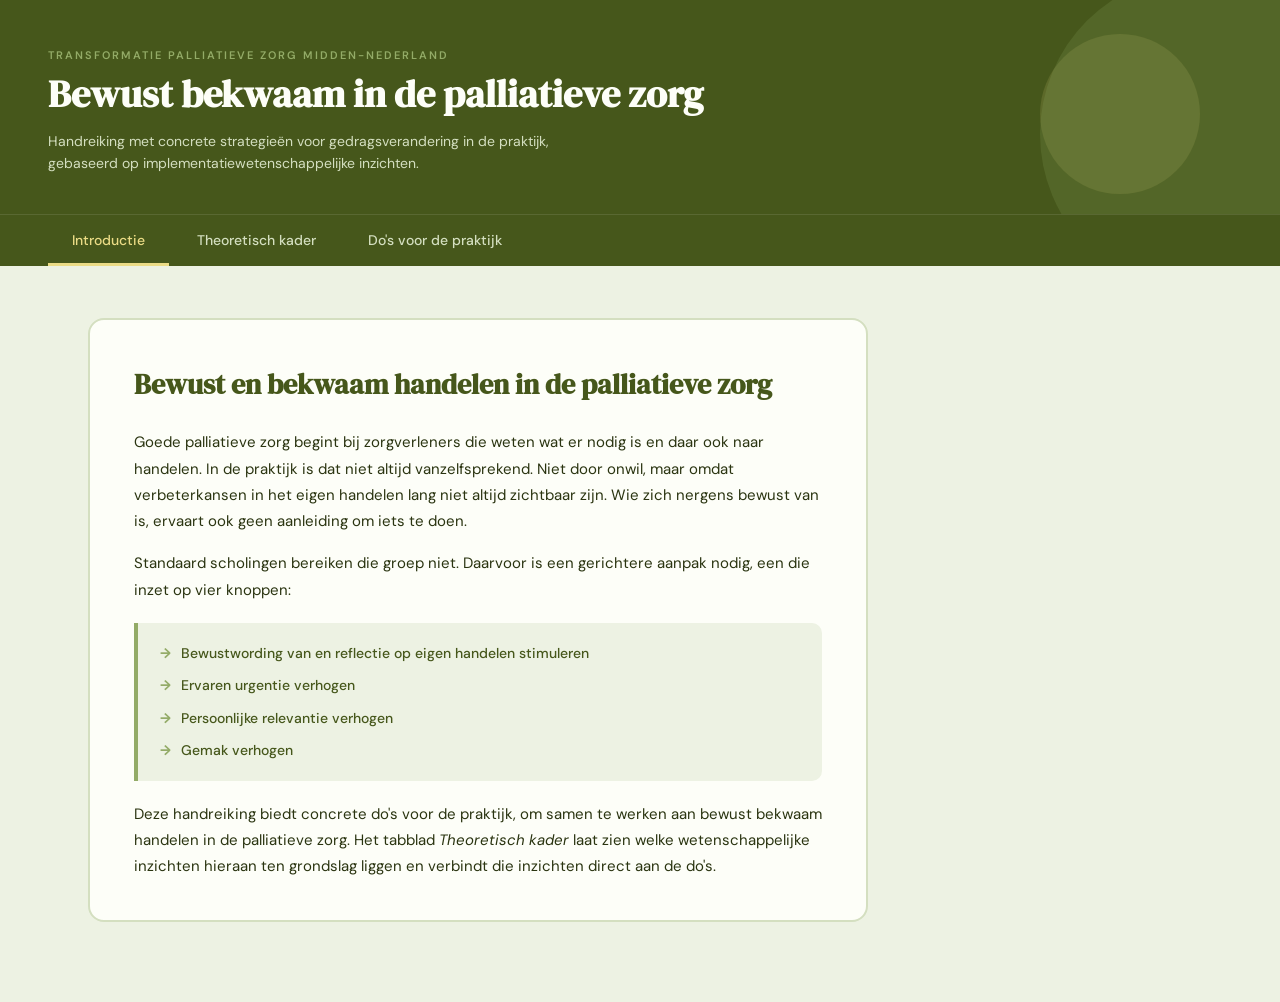
==== index.html @ 4e6df3d3 "Rename TPZ_handreiking_v3_1.html to index.html" ====
<!DOCTYPE html>
<html lang="nl">
<head>
<meta charset="UTF-8">
<meta name="viewport" content="width=device-width, initial-scale=1.0">
<title>Bewust bekwaam in de palliatieve zorg – Handreiking voor transformatieaanjagers</title>
<style>
  @import url('https://fonts.googleapis.com/css2?family=DM+Serif+Display:ital@0;1&family=DM+Sans:wght@300;400;500;600&display=swap');

  :root {
    --groen-donker: #46571b;
    --groen-licht: #93ab67;
    --geel: #ebdc86;
    --groen-mid: #6a8040;
    --groen-pale: #d4dfc0;
    --groen-xpale: #edf2e3;
    --tekst: #2a3410;
    --wit: #fdfef8;
    --grijs-mid: #9aa085;
    --shadow: rgba(70,87,27,0.15);
    --oranje-pale: #fdf0e8;
    --oranje: #b35c2c;
    --oranje-border: #f0c9a8;
  }

  * { box-sizing: border-box; margin: 0; padding: 0; }
  body { font-family: 'DM Sans', sans-serif; background: var(--groen-xpale); color: var(--tekst); min-height: 100vh; padding: 0 0 80px; }

  /* HEADER */
  .page-header { background: var(--groen-donker); color: var(--wit); padding: 48px 48px 40px; position: relative; overflow: hidden; }
  .page-header::after { content: ''; position: absolute; right: -80px; bottom: -80px; width: 320px; height: 320px; border-radius: 50%; background: var(--groen-licht); opacity: 0.18; }
  .page-header::before { content: ''; position: absolute; right: 80px; bottom: 20px; width: 160px; height: 160px; border-radius: 50%; background: var(--geel); opacity: 0.13; }
  .header-label { font-size: 11px; font-weight: 600; letter-spacing: 2px; text-transform: uppercase; color: var(--groen-licht); margin-bottom: 10px; }
  .page-header h1 { font-family: 'DM Serif Display', serif; font-size: clamp(22px, 3.5vw, 38px); line-height: 1.2; color: var(--wit); max-width: 680px; }
  .header-sub { margin-top: 12px; font-size: 14px; color: var(--groen-pale); max-width: 560px; line-height: 1.6; }

  /* TABS */
  .tabs-bar { background: var(--groen-donker); padding: 0 48px; display: flex; gap: 4px; border-top: 1px solid rgba(255,255,255,0.1); }
  .tab-btn { background: none; border: none; color: var(--groen-pale); font-family: 'DM Sans', sans-serif; font-size: 14px; font-weight: 500; padding: 16px 24px 14px; cursor: pointer; border-bottom: 3px solid transparent; transition: all 0.2s ease; white-space: nowrap; }
  .tab-btn:hover { color: var(--wit); }
  .tab-btn.active { color: var(--geel); border-bottom-color: var(--geel); }
  .tab-panel { display: none; }
  .tab-panel.active { display: block; }

  /* SECTION WRAP */
  .section-wrap { padding: 52px 48px 0; max-width: 1200px; margin: 0 auto; }

  /* INTRO */
  .intro-card { background: var(--wit); border: 2px solid var(--groen-pale); border-radius: 16px; padding: 40px 44px; max-width: 780px; line-height: 1.75; }
  .intro-card h2 { font-family: 'DM Serif Display', serif; font-size: clamp(20px, 2.5vw, 28px); color: var(--groen-donker); margin-bottom: 20px; }
  .intro-card p { font-size: 15px; color: var(--tekst); margin-bottom: 16px; }
  .intro-card p:last-child { margin-bottom: 0; }
  .vier-knoppen { background: var(--groen-xpale); border-left: 4px solid var(--groen-licht); border-radius: 0 10px 10px 0; padding: 18px 22px; margin: 20px 0; }
  .vier-knoppen ul { list-style: none; padding: 0; display: flex; flex-direction: column; gap: 8px; }
  .vier-knoppen li { display: flex; align-items: flex-start; gap: 10px; font-size: 14px; color: var(--groen-donker); font-weight: 500; }
  .vier-knoppen li::before { content: '→'; color: var(--groen-licht); font-weight: 700; flex-shrink: 0; }

  /* SECTION TITLES */
  .section-title { display: flex; align-items: center; gap: 14px; margin-bottom: 32px; }
  .section-num { width: 36px; height: 36px; background: var(--groen-donker); color: var(--geel); border-radius: 50%; display: flex; align-items: center; justify-content: center; font-family: 'DM Serif Display', serif; font-size: 17px; flex-shrink: 0; }
  .section-title h2 { font-family: 'DM Serif Display', serif; font-size: clamp(18px, 2.5vw, 26px); color: var(--groen-donker); }
  .section-source { font-size: 12px; color: var(--grijs-mid); margin-top: 4px; }

  /* FASEN TRACK */
  .fasen-track { display: flex; align-items: stretch; gap: 0; }
  .fase-card { flex: 1; position: relative; cursor: pointer; transition: transform 0.25s ease; }
  .fase-card:hover { transform: translateY(-4px); }
  .fase-card:hover .fase-inner { box-shadow: 0 12px 32px var(--shadow); }
  .fase-inner { background: var(--wit); border: 2px solid var(--groen-pale); border-radius: 12px 4px 4px 12px; padding: 24px 20px 20px; height: 100%; transition: box-shadow 0.25s, border-color 0.25s, background 0.25s; }
  .fase-card:not(:first-child) .fase-inner { border-radius: 4px; }
  .fase-card:last-child .fase-inner { border-radius: 4px 12px 12px 4px; }
  .fase-card:not(:last-child)::after { content: ''; position: absolute; right: -16px; top: 50%; transform: translateY(-50%); z-index: 10; width: 0; height: 0; border-left: 16px solid var(--groen-pale); border-top: 24px solid transparent; border-bottom: 24px solid transparent; transition: border-left-color 0.25s; }
  .fase-card:hover:not(:last-child)::after { border-left-color: var(--groen-licht); }
  .fase-card.active .fase-inner { background: var(--groen-donker); border-color: var(--groen-donker); box-shadow: 0 8px 28px var(--shadow); }
  .fase-card.active:not(:last-child)::after { border-left-color: var(--groen-donker); }
  .fase-nr { font-size: 10px; font-weight: 700; letter-spacing: 1.5px; text-transform: uppercase; color: var(--groen-licht); margin-bottom: 6px; transition: color 0.25s; }
  .fase-card.active .fase-nr { color: var(--geel); }
  .fase-icon { font-size: 32px; margin-bottom: 10px; display: block; line-height: 1; }
  .fase-naam { font-family: 'DM Serif Display', serif; font-size: 16px; color: var(--groen-donker); transition: color 0.25s; }
  .fase-card.active .fase-naam { color: var(--wit); }
  .fase-beschrijving { font-size: 12px; color: var(--grijs-mid); margin-top: 4px; line-height: 1.4; transition: color 0.25s; }
  .fase-card.active .fase-beschrijving { color: var(--groen-pale); }

  /* FASE DETAIL */
  .fase-detail { background: var(--wit); border: 2px solid var(--groen-pale); border-radius: 12px; padding: 28px 32px; margin-top: 12px; display: none; animation: fadeSlide 0.3s ease; }
  .fase-detail.visible { display: block; }
  .detail-hint { text-align: center; font-size: 12px; color: var(--grijs-mid); padding: 16px 0 0; font-style: italic; }

  /* BARRIERE + STRATEGIE COLUMNS */
  .detail-grid { display: grid; grid-template-columns: 1fr 1fr; gap: 24px; }
  .detail-col h4 { font-size: 11px; font-weight: 700; letter-spacing: 1.5px; text-transform: uppercase; margin-bottom: 12px; }
  .detail-col.barriere h4 { color: var(--oranje); }
  .detail-col.strategie h4 { color: var(--groen-mid); }
  .barriere-tags { display: flex; flex-wrap: wrap; gap: 8px; }
  .btag { display: inline-block; padding: 6px 12px; border-radius: 20px; font-size: 13px; background: var(--oranje-pale); color: #8a3d14; border: 1px solid var(--oranje-border); }

  /* STRATEGIE BUTTONS — clickable */
  .strategie-btns { display: flex; flex-direction: column; gap: 8px; }
  .strategie-btn {
    display: flex; align-items: center; justify-content: space-between; gap: 10px;
    background: var(--groen-xpale); border: 2px solid var(--groen-pale);
    border-radius: 10px; padding: 10px 14px;
    cursor: pointer; font-family: 'DM Sans', sans-serif; font-size: 13px;
    color: var(--groen-donker); font-weight: 500; text-align: left;
    transition: all 0.18s ease;
  }
  .strategie-btn:hover { border-color: var(--groen-donker); background: var(--wit); box-shadow: 0 3px 10px var(--shadow); }
  .strategie-btn.active { background: var(--groen-donker); border-color: var(--groen-donker); color: var(--geel); }
  .strategie-btn-arrow { font-size: 12px; flex-shrink: 0; transition: transform 0.18s; }
  .strategie-btn.active .strategie-btn-arrow { transform: rotate(90deg); }
  .strategie-dos-count { font-size: 10px; font-weight: 700; background: var(--groen-pale); color: var(--groen-donker); border-radius: 10px; padding: 2px 7px; flex-shrink: 0; }
  .strategie-btn.active .strategie-dos-count { background: rgba(255,255,255,0.2); color: var(--geel); }

  /* INLINE DOS PANEL below strategie button */
  .strategie-dos-panel {
    display: none; margin-top: 6px; margin-bottom: 4px;
    background: var(--wit); border: 2px solid var(--groen-donker);
    border-radius: 10px; overflow: hidden;
    animation: fadeSlide 0.25s ease;
  }
  .strategie-dos-panel.visible { display: block; }
  .sdp-header { background: var(--groen-donker); padding: 10px 16px; font-size: 11px; font-weight: 700; letter-spacing: 1.5px; text-transform: uppercase; color: var(--geel); }
  .sdp-naar-dos {
    display: inline-flex; align-items: center; gap: 6px; margin: 12px 16px 0;
    font-size: 11px; font-weight: 600; color: var(--groen-mid);
    cursor: pointer; text-decoration: underline; text-underline-offset: 3px;
    transition: color 0.15s;
  }
  .sdp-naar-dos:hover { color: var(--groen-donker); }
  .sdp-kaarten { padding: 12px 16px 16px; display: flex; flex-direction: column; gap: 10px; }

  /* Mini do-kaart inside strategie panel */
  .mini-do-kaart {
    background: var(--groen-xpale); border: 1px solid var(--groen-pale);
    border-radius: 8px; padding: 12px 14px; cursor: pointer;
    transition: all 0.15s ease;
  }
  .mini-do-kaart:hover { border-color: var(--groen-donker); background: var(--wit); }
  .mini-do-kaart.open { border-color: var(--groen-donker); background: var(--wit); }
  .mini-do-header { display: flex; align-items: center; gap: 10px; }
  .mini-do-icon { font-size: 16px; flex-shrink: 0; }
  .mini-do-titel { font-size: 13px; font-weight: 600; color: var(--groen-donker); flex: 1; }
  .mini-do-chevron { font-size: 11px; color: var(--grijs-mid); transition: transform 0.2s; flex-shrink: 0; }
  .mini-do-kaart.open .mini-do-chevron { transform: rotate(180deg); color: var(--groen-donker); }
  .mini-do-body { display: none; margin-top: 10px; padding-top: 10px; border-top: 1px solid var(--groen-pale); }
  .mini-do-kaart.open .mini-do-body { display: block; }
  .mini-do-waarom { font-size: 12px; color: var(--grijs-mid); line-height: 1.55; font-style: italic; margin-bottom: 10px; }
  .mini-do-fasen { display: flex; flex-wrap: wrap; gap: 5px; margin-bottom: 8px; }
  .fase-badge { display: inline-block; padding: 3px 9px; border-radius: 14px; font-size: 11px; font-weight: 600; background: var(--groen-xpale); color: var(--groen-donker); border: 1px solid var(--groen-pale); }
  .mini-do-voorbeeld-label { font-size: 10px; font-weight: 700; letter-spacing: 1.5px; text-transform: uppercase; color: var(--groen-mid); margin-bottom: 6px; }
  .mini-do-voorbeeld { background: var(--groen-xpale); border-radius: 6px; padding: 10px 12px; font-size: 12px; line-height: 1.6; color: var(--tekst); border-left: 3px solid var(--groen-licht); }

  /* GROEPEN */
  .groepen-container { display: grid; grid-template-columns: repeat(3, 1fr); gap: 20px; margin-bottom: 32px; }
  .groep-card { background: var(--wit); border: 2px solid var(--groen-pale); border-radius: 16px; padding: 28px 24px 24px; cursor: pointer; transition: transform 0.22s, box-shadow 0.22s, border-color 0.22s; position: relative; overflow: hidden; }
  .groep-card::before { content: ''; position: absolute; top: 0; left: 0; right: 0; height: 4px; border-radius: 14px 14px 0 0; }
  .groep-card.innovator::before { background: var(--groen-donker); }
  .groep-card.middle::before { background: var(--groen-licht); }
  .groep-card.laggard::before { background: var(--geel); }
  .groep-card:hover { transform: translateY(-5px); box-shadow: 0 14px 36px var(--shadow); border-color: var(--groen-licht); }
  .groep-card.selected { border-color: var(--groen-donker); box-shadow: 0 8px 28px var(--shadow); }
  .groep-card.selected.innovator { background: linear-gradient(160deg, #edf2e3, #f8faee); }
  .groep-card.selected.middle { background: linear-gradient(160deg, #f2f6e8, #f8faf0); }
  .groep-card.selected.laggard { background: linear-gradient(160deg, #fdf9e3, #fefdf5); }
  .groep-badge { display: inline-flex; align-items: center; gap: 6px; padding: 4px 12px; border-radius: 20px; font-size: 11px; font-weight: 700; letter-spacing: 1px; text-transform: uppercase; margin-bottom: 14px; }
  .innovator .groep-badge { background: var(--groen-donker); color: var(--geel); }
  .middle .groep-badge { background: var(--groen-licht); color: var(--groen-donker); }
  .laggard .groep-badge { background: var(--geel); color: var(--groen-donker); }
  .groep-figuur { font-size: 56px; text-align: center; margin: 14px 0; display: block; }
  .groep-naam { font-family: 'DM Serif Display', serif; font-size: 20px; color: var(--groen-donker); margin-bottom: 8px; }
  .groep-motivatie { font-size: 13px; color: var(--grijs-mid); margin-bottom: 16px; line-height: 1.5; }
  .groep-aanpak { border-top: 1px solid var(--groen-pale); padding-top: 14px; display: none; animation: fadeSlide 0.3s ease; }
  .groep-card.selected .groep-aanpak { display: block; }
  .groep-card.selected .groep-aanpak-hint { display: none; }
  .groep-aanpak h5 { font-size: 11px; font-weight: 700; letter-spacing: 1.5px; text-transform: uppercase; color: var(--groen-mid); margin-bottom: 10px; }
  .aanpak-items { display: flex; flex-direction: column; gap: 7px; }
  .aanpak-item { display: flex; align-items: flex-start; gap: 8px; font-size: 13px; line-height: 1.45; color: var(--tekst); }
  .aanpak-item .dot { width: 7px; height: 7px; border-radius: 50%; margin-top: 5px; flex-shrink: 0; }
  .innovator .dot { background: var(--groen-donker); }
  .middle .dot { background: var(--groen-licht); }
  .laggard .dot { background: #c9a820; }
  .groep-aanpak-hint { font-size: 12px; color: var(--grijs-mid); font-style: italic; padding-top: 6px; }
  .vraag-box { background: var(--groen-pale); border-radius: 16px; padding: 32px 36px; display: flex; flex-direction: column; align-items: center; gap: 20px; }
  .vraag-box h3 { font-family: 'DM Serif Display', serif; font-size: 22px; color: var(--geel); text-align: center; }
  .vraag-box p { font-size: 14px; color: var(--groen-pale); text-align: center; max-width: 500px; }
  .vraag-opties { display: flex; gap: 14px; flex-wrap: wrap; justify-content: center; }
  .vraag-btn { background: rgba(255,255,255,0.1); border: 2px solid rgba(255,255,255,0.25); color: var(--wit); padding: 12px 24px; border-radius: 40px; font-family: 'DM Sans', sans-serif; font-size: 14px; font-weight: 600; cursor: pointer; transition: all 0.22s ease; }
  .vraag-btn:hover { background: rgba(255,255,255,0.18); border-color: var(--geel); color: var(--geel); }
  .vraag-btn.actief { background: var(--geel); border-color: var(--geel); color: var(--groen-donker); }
  .vraag-resultaat { background: rgba(255,255,255,0.08); border: 1px solid rgba(255,255,255,0.2); border-radius: 12px; padding: 20px 28px; width: 100%; max-width: 600px; display: none; animation: fadeSlide 0.3s ease; }
  .vraag-resultaat.visible { display: block; }
  .vraag-resultaat h4 { font-size: 12px; font-weight: 700; letter-spacing: 1.5px; text-transform: uppercase; color: var(--groen-licht); margin-bottom: 12px; }
  .vraag-resultaat ul { list-style: none; padding: 0; display: flex; flex-direction: column; gap: 8px; }
  .vraag-resultaat li { display: flex; align-items: flex-start; gap: 10px; font-size: 14px; color: var(--wit); line-height: 1.45; }
  .vraag-resultaat li::before { content: '→'; color: var(--geel); flex-shrink: 0; font-weight: 700; }

  /* DOS TAB */
  .dos-fase-nav { display: flex; gap: 0; margin-bottom: 32px; border-radius: 12px; overflow: hidden; border: 2px solid var(--groen-pale); }
  .dos-fase-btn { flex: 1; background: var(--wit); border: none; border-right: 1px solid var(--groen-pale); padding: 14px 10px; cursor: pointer; font-family: 'DM Sans', sans-serif; font-size: 12px; font-weight: 500; color: var(--grijs-mid); transition: all 0.18s ease; text-align: center; line-height: 1.4; }
  .dos-fase-btn:last-child { border-right: none; }
  .dos-fase-btn:hover { background: var(--groen-xpale); color: var(--groen-donker); }
  .dos-fase-btn.active { background: var(--groen-donker); color: var(--geel); font-weight: 600; }
  .dos-fase-icon { display: block; font-size: 20px; margin-bottom: 4px; }

  .dos-fase-panel { display: none; }
  .dos-fase-panel.active { display: block; }

  .dos-fase-header { margin-bottom: 28px; }
  .dos-fase-header h3 { font-family: 'DM Serif Display', serif; font-size: 22px; color: var(--groen-donker); margin-bottom: 6px; }
  .dos-fase-header p { font-size: 13px; color: var(--grijs-mid); line-height: 1.6; max-width: 680px; }

  .dos-strategie-groep { margin-bottom: 32px; }
  .dos-strategie-label { font-size: 11px; font-weight: 700; letter-spacing: 1.5px; text-transform: uppercase; color: var(--groen-mid); margin-bottom: 12px; display: flex; align-items: center; gap: 8px; }
  .dos-strategie-label::after { content: ''; flex: 1; height: 1px; background: var(--groen-pale); }

  .dos-kaarten { display: grid; grid-template-columns: repeat(auto-fill, minmax(300px, 1fr)); gap: 14px; }
  .do-kaart { background: var(--wit); border: 2px solid var(--groen-pale); border-radius: 14px; overflow: hidden; cursor: pointer; transition: transform 0.2s, box-shadow 0.2s, border-color 0.2s; }
  .do-kaart:hover { transform: translateY(-3px); box-shadow: 0 10px 28px var(--shadow); border-color: var(--groen-licht); }
  .do-kaart.open { border-color: var(--groen-donker); }
  .do-kaart-header { padding: 18px 20px 14px; display: flex; align-items: flex-start; gap: 12px; }
  .do-kaart-icon { width: 36px; height: 36px; border-radius: 9px; background: var(--groen-xpale); display: flex; align-items: center; justify-content: center; font-size: 17px; flex-shrink: 0; }
  .do-kaart.open .do-kaart-icon { background: var(--groen-donker); }
  .do-kaart-titel { font-family: 'DM Serif Display', serif; font-size: 15px; color: var(--groen-donker); line-height: 1.3; flex: 1; }
  .do-kaart-chevron { font-size: 13px; color: var(--grijs-mid); transition: transform 0.25s; flex-shrink: 0; margin-top: 3px; }
  .do-kaart.open .do-kaart-chevron { transform: rotate(180deg); color: var(--groen-donker); }
  .do-kaart-body { display: none; padding: 0 20px 18px; border-top: 1px solid var(--groen-pale); margin: 0 20px; animation: fadeSlide 0.25s ease; }
  .do-kaart.open .do-kaart-body { display: block; padding-top: 14px; }
  .do-kaart-waarom { font-size: 13px; color: var(--grijs-mid); line-height: 1.6; margin-bottom: 12px; font-style: italic; }
  .do-kaart-fasen { display: flex; flex-wrap: wrap; gap: 5px; margin-bottom: 12px; }
  .do-kaart-voorbeeld-label { font-size: 10px; font-weight: 700; letter-spacing: 1.5px; text-transform: uppercase; color: var(--groen-mid); margin-bottom: 6px; }
  .do-kaart-voorbeeld { background: var(--groen-xpale); border-radius: 8px; padding: 11px 13px; font-size: 13px; line-height: 1.6; color: var(--tekst); border-left: 3px solid var(--groen-licht); }

  /* FOOTER */
  .bron-footer { text-align: center; font-size: 12px; color: var(--grijs-mid); padding: 40px 48px 0; max-width: 1200px; margin: 40px auto 0; border-top: 1px solid var(--groen-pale); line-height: 1.7; }
  .bron-footer strong { color: var(--groen-mid); }

  @keyframes fadeSlide { from { opacity: 0; transform: translateY(-8px); } to { opacity: 1; transform: translateY(0); } }

  @media (max-width: 768px) {
    .section-wrap { padding: 32px 20px 0; }
    .page-header { padding: 28px 20px; }
    .tabs-bar { padding: 0 16px; overflow-x: auto; }
    .fasen-track { flex-direction: column; gap: 8px; }
    .fase-card:not(:last-child)::after { display: none; }
    .fase-inner { border-radius: 12px !important; }
    .detail-grid { grid-template-columns: 1fr; }
    .groepen-container { grid-template-columns: 1fr; }
    .dos-fase-nav { flex-wrap: wrap; }
    .dos-fase-btn { flex: 1 1 30%; }
    .dos-kaarten { grid-template-columns: 1fr; }
  }
</style>
</head>
<body>

<div class="page-header">
  <div class="header-label">Transformatie Palliatieve Zorg Midden-Nederland</div>
  <h1>Bewust bekwaam in de palliatieve zorg</h1>
  <p class="header-sub">Handreiking met concrete strategieën voor gedragsverandering in de praktijk, gebaseerd op implementatiewetenschappelijke inzichten.</p>
</div>

<div class="tabs-bar">
  <button class="tab-btn active" onclick="switchTab('intro', this)">Introductie</button>
  <button class="tab-btn" onclick="switchTab('theorie', this)">Theoretisch kader</button>
  <button class="tab-btn" onclick="switchTab('dos', this)">Do's voor de praktijk</button>
</div>

<!-- ===== INTRO ===== -->
<div class="tab-panel active" id="tab-intro">
  <div class="section-wrap">
    <div class="intro-card">
      <h2>Bewust en bekwaam handelen in de palliatieve zorg</h2>
      <p>Goede palliatieve zorg begint bij zorgverleners die weten wat er nodig is en daar ook naar handelen. In de praktijk is dat niet altijd vanzelfsprekend. Niet door onwil, maar omdat verbeterkansen in het eigen handelen lang niet altijd zichtbaar zijn. Wie zich nergens bewust van is, ervaart ook geen aanleiding om iets te doen.</p>
      <p>Standaard scholingen bereiken die groep niet. Daarvoor is een gerichtere aanpak nodig, een die inzet op vier knoppen:</p>
      <div class="vier-knoppen">
        <ul>
          <li>Bewustwording van en reflectie op eigen handelen stimuleren</li>
          <li>Ervaren urgentie verhogen</li>
          <li>Persoonlijke relevantie verhogen</li>
          <li>Gemak verhogen</li>
        </ul>
      </div>
      <p>Deze handreiking biedt concrete do's voor de praktijk, om samen te werken aan bewust bekwaam handelen in de palliatieve zorg. Het tabblad <em>Theoretisch kader</em> laat zien welke wetenschappelijke inzichten hieraan ten grondslag liggen en verbindt die inzichten direct aan de do's.</p>
    </div>
  </div>
</div>

<!-- ===== THEORETISCH KADER ===== -->
<div class="tab-panel" id="tab-theorie">
  <div class="section-wrap">
    <div class="section-title">
      <div class="section-num">1</div>
      <div>
        <h2>Drie subgroepen en hun aanpak</h2>
        <div class="section-source">Bron: Wensing &amp; Grol (2020), Tabel 10.2, p. 202, gebaseerd op Green et al. (1989); Grol (1992); Rogers (2003)</div>
      </div>
    </div>

    <div class="intro-card" style="margin-bottom: 32px; max-width: 100%;">
      <p>Voordat je aan de slag gaat met de fasen en de bijbehorende do's, is het zinvol om te bepalen met <em>wie</em> je te maken hebt. Niet elke zorgverlener reageert op dezelfde manier op verandering. Wensing en Grol (2020) onderscheiden drie subgroepen, elk met een eigen motivatie en een andere aanpak. De groepsindeling is geen oordeel, maar een <strong>voorbereidende lens</strong>: zij helpt je de juiste strategie te kiezen binnen de veranderingsfase waarin iemand zich bevindt.</p>
    </div>

    <div class="groepen-container">
      <div class="groep-card innovator" onclick="selectGroep('innovator', this)">
        <div class="groep-badge">&#x1F31F; Vroege vernieuwers</div><span class="groep-figuur">🧑‍🔬</span>
        <div class="groep-naam">Vroege vernieuwers</div>
        <div style="font-size:11px;color:var(--grijs-mid);font-style:italic;margin-bottom:8px;">ook wel: innovators</div>
        <div class="groep-motivatie">Intrinsiek gemotiveerd. Zien de voordelen zelf en zoeken actief nieuwe kennis op.</div>
        <div class="groep-aanpak-hint">Klik voor de aanpak &#x2193;</div>
        <div class="groep-aanpak"><h5>Passende aanpak</h5><div class="aanpak-items">
          <div class="aanpak-item"><span class="dot"></span><span>Goede informatie en betrouwbare bronnen bieden</span></div>
          <div class="aanpak-item"><span class="dot"></span><span>Geschreven materialen en wetenschappelijke onderbouwing</span></div>
          <div class="aanpak-item"><span class="dot"></span><span>Aansluiting bij eigen professionele nieuwsgierigheid</span></div>
        </div></div>
      </div>
      <div class="groep-card middle" onclick="selectGroep('middle', this)">
        <div class="groep-badge">&#x1F91D; De brede middengroep</div><span class="groep-figuur">👥</span>
        <div class="groep-naam">De brede middengroep</div>
        <div style="font-size:11px;color:var(--grijs-mid);font-style:italic;margin-bottom:8px;">ook wel: middle majority</div>
        <div class="groep-motivatie">Gemotiveerd door groepsgevoel en sociale omgeving. Volgen de norm van de groep.</div>
        <div class="groep-aanpak-hint">Klik voor de aanpak &#x2193;</div>
        <div class="groep-aanpak"><h5>Passende aanpak</h5><div class="aanpak-items">
          <div class="aanpak-item"><span class="dot"></span><span>Vertrouwde collega's en informele voortrekkers inzetten</span></div>
          <div class="aanpak-item"><span class="dot"></span><span>Activiteiten met collega's en terugkoppeling van collega's</span></div>
          <div class="aanpak-item"><span class="dot"></span><span>Lokale bijeenkomsten om gezamenlijk tot afspraken te komen</span></div>
        </div></div>
      </div>
      <div class="groep-card laggard" onclick="selectGroep('laggard', this)">
        <div class="groep-badge">&#x1F6A7; Achterblijvers</div><span class="groep-figuur">🧱</span>
        <div class="groep-naam">Achterblijvers</div>
        <div style="font-size:11px;color:var(--grijs-mid);font-style:italic;margin-bottom:8px;">ook wel: laggards</div>
        <div class="groep-motivatie">Hebben externe druk nodig. Bewegen pas als er duidelijke kaders en consequenties zijn.</div>
        <div class="groep-aanpak-hint">Klik voor de aanpak &#x2193;</div>
        <div class="groep-aanpak"><h5>Passende aanpak</h5><div class="aanpak-items">
          <div class="aanpak-item"><span class="dot"></span><span>Duidelijke regelgeving en onderlinge afspraken</span></div>
          <div class="aanpak-item"><span class="dot"></span><span>Beloningen en consequenties</span></div>
          <div class="aanpak-item"><span class="dot"></span><span>Praktische ondersteuning en duidelijk leiderschap</span></div>
        </div></div>
      </div>
    </div>
    <div class="vraag-box">
      <h3>Wie zijn jouw zorgverleners?</h3>
      <p>Selecteer de groep die het beste past bij jouw situatie om de aanpak te zien. Ga daarna naar de do's voor concrete handelingen per fase.</p>
      <div class="vraag-opties">
        <button class="vraag-btn" onclick="beantwoordVraag('innovator', this)">&#x1F31F; Vroege vernieuwers</button>
        <button class="vraag-btn" onclick="beantwoordVraag('middle', this)">&#x1F91D; Brede middengroep</button>
        <button class="vraag-btn" onclick="beantwoordVraag('laggard', this)">&#x1F6A7; Achterblijvers</button>
        <button class="vraag-btn" onclick="beantwoordVraag('mix', this)">&#x1FA84; Gemengde groep</button>
      </div>
      <div class="vraag-resultaat" id="vraagResultaat">
        <h4 id="resultaatTitel"></h4>
        <ul id="resultaatLijst"></ul>
      </div>
      <button class="vraag-btn" style="margin-top:8px; background: var(--geel); border-color: var(--geel); color: var(--groen-donker);" onclick="switchTab('dos', document.querySelectorAll('.tab-btn')[2])">Ga naar de do's &#x2192;</button>
    </div>
  </div>
  
  <div class="section-wrap">
    <div class="section-title">
      <div class="section-num">2</div>
      <div>
        <h2>Vijf fasen van gedragsverandering</h2>
        <div class="section-source">Bron: Wensing &amp; Grol (2020), Tabel 10.1, p. 199 — klik op een fase, dan op een strategie voor de bijpassende do's</div>
      </div>
    </div>

    <div class="fasen-track" id="fasenTrack">
      <div class="fase-card" onclick="toggleFase(0)"><div class="fase-inner"><div class="fase-nr">Fase 1</div><span class="fase-icon">👁️</span><div class="fase-naam">Oriëntatie</div><div class="fase-beschrijving">Iets voor het eerst zien of horen</div></div></div>
      <div class="fase-card" onclick="toggleFase(1)"><div class="fase-inner"><div class="fase-nr">Fase 2</div><span class="fase-icon">🔍</span><div class="fase-naam">Inzicht</div><div class="fase-beschrijving">Eigen gedrag onder de loep</div></div></div>
      <div class="fase-card" onclick="toggleFase(2)"><div class="fase-inner"><div class="fase-nr">Fase 3</div><span class="fase-icon">⚖️</span><div class="fase-naam">Acceptatie</div><div class="fase-beschrijving">Afweging, twijfel overwinnen</div></div></div>
      <div class="fase-card" onclick="toggleFase(3)"><div class="fase-inner"><div class="fase-nr">Fase 4</div><span class="fase-icon">🔄</span><div class="fase-naam">Verandering</div><div class="fase-beschrijving">Daadwerkelijk anders doen</div></div></div>
      <div class="fase-card" onclick="toggleFase(4)"><div class="fase-inner"><div class="fase-nr">Fase 5</div><span class="fase-icon">🏛️</span><div class="fase-naam">Borging</div><div class="fase-beschrijving">Nieuwe gewoonte, ingebed in organisatie</div></div></div>
    </div>

    <div class="fase-detail" id="faseDetail">
      <div class="detail-grid">
        <div class="detail-col barriere">
          <h4>Barrières</h4>
          <div class="barriere-tags" id="barriereTags"></div>
        </div>
        <div class="detail-col strategie">
          <h4>Strategieën — klik voor bijpassende do's</h4>
          <div class="strategie-btns" id="strategieBtns"></div>
        </div>
      </div>
    </div>
    <p class="detail-hint" id="detailHint">Klik op een fase voor barrières en strategieën</p>
  </div>

  <div class="bron-footer">
    <p><strong>Bronnen theoretisch kader:</strong> Wensing, M., &amp; Grol, R. (2020). <em>Improving Patient Care: The Implementation of Change in Health Care</em> (3e editie). Wiley. Hoofdstuk 10, Tabel 10.1 (p. 199) en Tabel 10.2 (p. 202).<br>
    Tabel 10.2 gebaseerd op: Green, L.W., et al. (1989); Grol, R. (1992); Rogers, E.M. (2003). <em>Diffusion of Innovations</em> (5e editie). Free Press.<br>
    <em>Noot: de koppeling tussen strategieën en do's is indicatief. Wensing &amp; Grol (2020, p. 191) benadrukken dat er geen eenduidige één-op-één relatie bestaat tussen barrières en strategieën.</em></p>
  </div>
</div>

<!-- ===== DO'S TAB ===== -->
<div class="tab-panel" id="tab-dos">
  <div class="section-wrap">
    <div class="dos-fase-nav" id="dosFaseNav">
      <button class="dos-fase-btn active" onclick="switchDosFase(0, this)"><span class="dos-fase-icon">👁️</span>Oriëntatie</button>
      <button class="dos-fase-btn" onclick="switchDosFase(1, this)"><span class="dos-fase-icon">🔍</span>Inzicht</button>
      <button class="dos-fase-btn" onclick="switchDosFase(2, this)"><span class="dos-fase-icon">⚖️</span>Acceptatie</button>
      <button class="dos-fase-btn" onclick="switchDosFase(3, this)"><span class="dos-fase-icon">🔄</span>Verandering</button>
      <button class="dos-fase-btn" onclick="switchDosFase(4, this)"><span class="dos-fase-icon">🏛️</span>Borging</button>
    </div>
    <div id="dosFasePanels"></div>
  </div>
</div>

<script>
// ===== DATA =====

const faseNamen = ['Oriëntatie','Inzicht','Acceptatie','Verandering','Borging'];
const faseIconen = ['👁️','🔍','⚖️','🔄','🏛️'];
const faseBeschrijvingen = [
  'De zorgverlener is nog niet bekend met de innovatie of ziet er geen aanleiding in.',
  'De zorgverlener heeft kennis nodig en moet inzicht krijgen in het eigen handelen.',
  'De zorgverlener weegt voor- en nadelen af en moet overtuigd worden van de haalbaarheid.',
  'De zorgverlener is bereid maar ondervindt praktische belemmeringen bij het daadwerkelijk anders doen.',
  'Het nieuwe gedrag moet ingebed worden zodat terugval wordt voorkomen.'
];

// Alle do's
const alleDos = [
  {
    id: 'communicatie', icon: '📡',
    titel: 'Breng samen met je communicatieadviseur de kanalen in kaart',
    waarom: 'Korte, gerichte berichten via de juiste kanalen bereiken zorgverleners die je via directe weg niet bereikt. Een communicatieadviseur kent de interne en externe kanalen en doelgroepen van de organisatie.',
    fasen: [0],
    voorbeeld: 'Bespreek met je communicatieadviseur welke interne kanalen (nieuwsbrief, intranet, teamoverleg) en externe kanalen beschikbaar zijn om het thema palliatieve zorg onder de aandacht te brengen.'
  },
  {
    id: 'naar-zorgverlener', icon: '🚶',
    titel: 'Ga naar de zorgverlener toe',
    waarom: 'De zorgverlener hoeft niets extra\'s te doen. Het thema komt naar waar de professional al is.',
    fasen: [0,1],
    voorbeeld: 'Sluit met informatie over het beoogde zorgsysteem aan bij een scholing die de zorgverleners toch al volgen.'
  },
  {
    id: 'open-vraag', icon: '❓',
    titel: 'Stel de open vraag',
    waarom: 'Een goede vraag zet iemand aan het denken over eigen handelen zonder weerstand op te roepen. Informatie geven raakt de ander minder.',
    fasen: [0,1],
    voorbeeld: '\'Wanneer heb jij voor het laatst een patiënt gemarkeerd?\' of \'Hoe weet jij of een patiënt al een aanspreekpunt heeft?\''
  },
  {
    id: 'patientverhalen', icon: '💬',
    titel: 'Gebruik patiëntverhalen en naastesverhalen',
    waarom: 'Emotie opent wat ratio sluit. Herkenbare verhalen doorbreken verdedigingsmechanismen die abstracte informatie niet doorbreekt.',
    fasen: [0,1],
    voorbeeld: 'Deel het verhaal van een naaste die beschrijft hoe het gemis van een vast aanspreekpunt voelde. Gebruik materiaal uit \'Een kwestie van geluk\'.'
  },
  {
    id: 'spiegeldata', icon: '📈',
    titel: 'Bied spiegeldata aan op teamniveau',
    waarom: 'Concrete data over het eigen team maakt een probleem onmiskenbaar zonder persoonlijk aanvallend te zijn.',
    fasen: [1,2],
    voorbeeld: 'Laat zien hoeveel patiënten in dit team tijdig gemarkeerd zijn, afgezet tegen de regionale cijfers. Gebruik dit als gespreksopener, niet als aanklacht.'
  },
  {
    id: 'feedback', icon: '🤝',
    titel: 'Geef directe, veilige feedback na een concreet moment',
    waarom: 'Feedback op gedrag dat net heeft plaatsgevonden is het meest effectief. Veiligheid is voorwaarde: zonder veiligheid roept het weerstand op.',
    fasen: [1,3],
    voorbeeld: 'Na een MDO vraagt de transformatieaanjager: \'Ik zag dat patiënt X aan de orde was. Hoe kijk jij naar de fase waarin die patiënt zit?\''
  },
  {
    id: 'casuistiek', icon: '🩺',
    titel: 'Gebruik casuïstiek als leermiddel',
    waarom: 'Concrete gevallen maken het abstracte zorgsysteem herkenbaar. Herkenning in de eigen praktijk werkt sterker dan theorie.',
    fasen: [1,2],
    voorbeeld: 'Breng in een MDO een casus in met de vraag: \'Op welk moment had hier de palliatieve fase gemarkeerd kunnen worden?\''
  },
  {
    id: 'rolmodel', icon: '🌟',
    titel: 'Zet een directe collega in als rolmodel',
    waarom: 'Identificatie en nabootsing: als iemand zoals ik het ook doet, moet er iets goeds in zitten.',
    fasen: [0,2],
    voorbeeld: 'Een huisarts vertelt hoe zij ertoe kwam PZP-gesprekken te voeren en wat dat opleverde voor haar patiënten.'
  },
  {
    id: 'ambassadeur', icon: '📣',
    titel: 'Activeer een lokale aandachtsvelder of ambassadeur',
    waarom: 'Een collega die structureel aanwezig is houdt het thema levend in het team, ook als de transformatieaanjager er niet bij is.',
    fasen: [0,2],
    voorbeeld: 'Identificeer in een team de meest enthousiaste verpleegkundige over palliatieve zorg en ondersteun haar om die rol informeel op te pakken.'
  },
  {
    id: 'sociale-norm', icon: '📊',
    titel: 'Maak de sociale norm zichtbaar',
    waarom: 'Mensen willen niet afwijken van wat anderen zoals zij doen. Als de norm verschuift, verschuift het gedrag mee.',
    fasen: [2],
    voorbeeld: 'Deel in een teambijeenkomst welke organisaties in de regio al werken met een casemanager palliatieve zorg en wat dat oplevert.'
  },
  {
    id: 'waarden', icon: '🎯',
    titel: 'Verbind aan persoonlijk voordeel of waarden',
    waarom: 'Aansluitend bij wat de professional zelf belangrijk vindt verlaagt weerstand en verhoogt intrinsieke motivatie.',
    fasen: [2,3],
    voorbeeld: 'Benadruk hoe betere palliatieve zorg werkdruk verlaagt, werkvoldoening vergroot en onnodige spoedmomenten voorkomt.'
  },
  {
    id: 'groter-doel', icon: '🌿',
    titel: 'Verbind aan het grotere doel',
    waarom: 'Zorgverleners die zich verbinden aan een hoger doel zijn intrinsiek gemotiveerder en veerkrachtiger bij obstakels.',
    fasen: [2,3],
    voorbeeld: 'Sluit een gesprek af met: \'Waar doen we het eigenlijk voor?\' en koppel dat aan de centrale ambitie: van een kwestie van geluk naar een staat van vertrouwen.'
  },
  {
    id: 'routine', icon: '⚓',
    titel: 'Koppel nieuw gedrag aan een vaste routine',
    waarom: 'Gedrag gekoppeld aan een bestaand ritueel kost minder mentale energie en beklijft beter.',
    fasen: [3,4],
    voorbeeld: 'Spreek af dat in elk wekelijks teamoverleg één patiënt wordt besproken aan de hand van de surprise question.'
  },
  {
    id: 'drempel', icon: '🗺️',
    titel: 'Verlaag de zoek- en handelingsdrempel',
    waarom: 'Als het gewenste gedrag minder moeite kost, wordt het vaker vertoond, ook zonder sterke intrinsieke motivatie.',
    fasen: [3],
    voorbeeld: 'Zorg voor een eenvoudig vindbaar overzicht met het telefoonnummer van het PTMN, zodat raadplegen geen zoekwerk kost.'
  },
  {
    id: 'expertise', icon: '📞',
    titel: 'Zorg voor laagdrempelige toegang tot expertise',
    waarom: 'Zorgverleners die twijfelen schakelen geen hulp in als dat moeite kost. Drempelvrije consultatie verlaagt de actiedrempel.',
    fasen: [3],
    voorbeeld: 'Maak de consultatiemogelijkheid van het PTMN actief bekend in het team, niet via een mail maar via een concreet moment: \'Bel eens, ik ben er ook bij.\''
  },
  {
    id: 'structuur', icon: '🏗️',
    titel: 'Verankering in structuur en werkprocessen',
    waarom: 'Gedrag ingebed in structuur is minder afhankelijk van individuele motivatie.',
    fasen: [3,4],
    voorbeeld: 'Zorg dat markering een vast onderdeel wordt van het opname- of overdrachtsformulier, zodat het standaard uitgevraagd wordt.'
  },
];

// Strategieën per fase, met gekoppelde do-id's
const fasenData = [
  {
    naam: 'Oriëntatie',
    barrières: ['Niet bekend met de innovatie','Geen interesse of gevoel van urgentie'],
    strategieën: [
      { label: 'Korte berichten via alle kanalen', dos: ['communicatie'] },
      { label: 'Persoonlijke benadering', dos: ['naar-zorgverlener','ambassadeur','rolmodel'] },
      { label: 'Confrontatie met eigen prestaties', dos: ['open-vraag','patientverhalen'] },
    ]
  },
  {
    naam: 'Inzicht',
    barrières: ['Geen kennis of begrip','Geen zelfinzicht of overschatting van eigen prestaties'],
    strategieën: [
      { label: 'Heldere instructiematerialen en herhaling', dos: ['naar-zorgverlener','patientverhalen'] },
      { label: 'Audit, peer review en feedback', dos: ['spiegeldata','feedback','casuistiek'] },
    ]
  },
  {
    naam: 'Acceptatie',
    barrières: ['Negatieve houding of twijfel','Niet bereid of niet vertrouwend op eigen mogelijkheden'],
    strategieën: [
      { label: 'Lokale discussie en consensus', dos: ['sociale-norm','spiegeldata'] },
      { label: 'Betrek opinion leaders', dos: ['rolmodel','ambassadeur'] },
      { label: 'Demonstreer haalbaarheid via collega\'s', dos: ['waarden','groter-doel','sociale-norm'] },
    ]
  },
  {
    naam: 'Verandering',
    barrières: ['Geen tijd of vaardigheden','Innovatie past niet in bestaand werkproces'],
    strategieën: [
      { label: 'Extra ondersteuning en training', dos: ['expertise','drempel','waarden'] },
      { label: 'Herinrichting van zorgprocessen', dos: ['structuur','routine'] },
      { label: 'Feedback en begeleiding', dos: ['feedback','groter-doel'] },
    ]
  },
  {
    naam: 'Borging',
    barrières: ['Terugval in oud gedrag','Innovatie niet ingebed in de organisatie'],
    strategieën: [
      { label: 'Monitoring, feedback en reminders', dos: ['spiegeldata','feedback'] },
      { label: 'Integratie in protocollen en zorgplannen', dos: ['structuur','routine'] },
    ]
  },
];

// ===== TABS =====
function switchTab(id, btn) {
  document.querySelectorAll('.tab-panel').forEach(p => p.classList.remove('active'));
  document.querySelectorAll('.tab-btn').forEach(b => b.classList.remove('active'));
  document.getElementById('tab-' + id).classList.add('active');
  btn.classList.add('active');
}

// ===== FASEN =====
let activeFase = null;
let activeStrategie = null;

function toggleFase(idx) {
  const cards = document.querySelectorAll('.fase-card');
  const detail = document.getElementById('faseDetail');
  const hint = document.getElementById('detailHint');

  if (activeFase === idx) {
    cards[idx].classList.remove('active');
    detail.classList.remove('visible');
    hint.style.display = 'block';
    activeFase = null;
    activeStrategie = null;
    return;
  }

  cards.forEach(c => c.classList.remove('active'));
  cards[idx].classList.add('active');
  activeFase = idx;
  activeStrategie = null;

  const data = fasenData[idx];
  document.getElementById('barriereTags').innerHTML =
    data.barrières.map(b => `<span class="btag">${b}</span>`).join('');

  // Build strategie buttons
  document.getElementById('strategieBtns').innerHTML = data.strategieën.map((s, si) => `
    <div>
      <button class="strategie-btn" onclick="toggleStrategie(${idx}, ${si}, this)">
        <span>${s.label}</span>
        <div style="display:flex;align-items:center;gap:6px;">
          <span class="strategie-dos-count">${s.dos.length} do's</span>
          <span class="strategie-btn-arrow">&#x25BA;</span>
        </div>
      </button>
      <div class="strategie-dos-panel" id="sdp-${idx}-${si}">
        <div class="sdp-header">${s.label}</div>
        <div style="padding: 14px 16px 16px; display: flex; flex-direction: column; gap: 10px;">
          <p style="font-size:13px; color:var(--tekst); line-height:1.6; margin:0;">Deze strategie omvat <strong>${s.dos.length} concrete do's</strong>. Bekijk ze in het tabblad <em>Do's voor de praktijk</em>, gefilterd op de bijbehorende fase.</p>
          <button onclick="naarDosTab(${idx})" style="display:inline-flex;align-items:center;gap:8px;background:var(--groen-donker);border:none;color:var(--geel);font-family:'DM Sans',sans-serif;font-size:13px;font-weight:600;padding:10px 18px;border-radius:8px;cursor:pointer;">Bekijk do's voor fase ${idx+1} &#x2192;</button>
        </div>
      </div>
    </div>
  `).join('');

  detail.classList.add('visible');
  hint.style.display = 'none';
}

function toggleStrategie(faseIdx, si, btn) {
  const panelId = `sdp-${faseIdx}-${si}`;
  const panel = document.getElementById(panelId);
  const allBtns = document.querySelectorAll('.strategie-btn');
  const allPanels = document.querySelectorAll('.strategie-dos-panel');

  const isOpen = panel.classList.contains('visible');

  allBtns.forEach(b => b.classList.remove('active'));
  allPanels.forEach(p => p.classList.remove('visible'));

  if (!isOpen) {
    btn.classList.add('active');
    panel.classList.add('visible');
  }
}

function toggleMiniDo(kaart) {
  kaart.classList.toggle('open');
}

// ===== DOS TAB =====
let activeDosFase = 0;

function buildDosPanels() {
  const container = document.getElementById('dosFasePanels');
  container.innerHTML = fasenData.map((fase, fi) => {
    const panelHtml = fase.strategieën.map(s => {
      const dosHtml = s.dos.map(doId => {
        const d = alleDos.find(x => x.id === doId);
        if (!d) return '';
        const faseBadges = d.fasen.map(f => `<span class="fase-badge">${faseIconen[f]} ${faseNamen[f]}</span>`).join('');
        return `
          <div class="do-kaart" onclick="toggleDoKaart(this)">
            <div class="do-kaart-header">
              <div class="do-kaart-icon">${d.icon}</div>
              <div class="do-kaart-titel">${d.titel}</div>
              <div class="do-kaart-chevron">&#x25BC;</div>
            </div>
            <div class="do-kaart-body">
              <div class="do-kaart-waarom">${d.waarom}</div>
              <div class="do-kaart-fasen">${faseBadges}</div>
              <div class="do-kaart-voorbeeld-label">Voorbeeld</div>
              <div class="do-kaart-voorbeeld">${d.voorbeeld}</div>
            </div>
          </div>`;
      }).join('');
      return `
        <div class="dos-strategie-groep">
          <div class="dos-strategie-label">${s.label}</div>
          <div class="dos-kaarten">${dosHtml}</div>
        </div>`;
    }).join('');

    return `
      <div class="dos-fase-panel${fi === 0 ? ' active' : ''}" id="dos-fase-${fi}">
        <div class="dos-fase-header">
          <h3>${faseIconen[fi]} ${fase.naam}</h3>
          <p>${faseBeschrijvingen[fi]}</p>
        </div>
        ${panelHtml}
      </div>`;
  }).join('');
}

function switchDosFase(idx, btn) {
  document.querySelectorAll('.dos-fase-panel').forEach(p => p.classList.remove('active'));
  document.querySelectorAll('.dos-fase-btn').forEach(b => b.classList.remove('active'));
  document.getElementById('dos-fase-' + idx).classList.add('active');
  btn.classList.add('active');
  activeDosFase = idx;
}

function naarDosTab(faseIdx) {
  // Switch to dos tab
  document.querySelectorAll('.tab-panel').forEach(p => p.classList.remove('active'));
  document.querySelectorAll('.tab-btn').forEach(b => b.classList.remove('active'));
  document.getElementById('tab-dos').classList.add('active');
  document.querySelectorAll('.tab-btn')[2].classList.add('active');
  // Switch to correct fase
  const btn = document.querySelectorAll('.dos-fase-btn')[faseIdx];
  switchDosFase(faseIdx, btn);
  setTimeout(() => document.getElementById('tab-dos').scrollIntoView({ behavior: 'smooth', block: 'start' }), 100);
}

function toggleDoKaart(kaart) {
  kaart.classList.toggle('open');
}

// ===== GROEPEN =====
const groepData = {
  innovator: { titel: 'Aanpak voor vroege vernieuwers', items: ['Bied goede informatie en betrouwbare wetenschappelijke bronnen','Gebruik geschreven materialen en onderbouwde documentatie','Sluit aan bij hun intrinsieke motivatie en professionele nieuwsgierigheid'] },
  middle: { titel: 'Aanpak voor de brede middengroep', items: ['Zet vertrouwde collega\'s en informele voortrekkers in','Organiseer activiteiten met collega\'s en faciliteer terugkoppeling van collega\'s','Houd lokale bijeenkomsten om gezamenlijk tot afspraken te komen'] },
  laggard: { titel: 'Aanpak voor achterblijvers', items: ['Stel duidelijke regelgeving en onderlinge afspraken op','Werk met beloningen en consequenties','Bied praktische ondersteuning en zorg voor duidelijk leiderschap'] },
  mix: { titel: 'Aanpak voor een gemengde groep', items: ['Zet voor vroege vernieuwers in op informatie en bronnen','Gebruik voor de brede middengroep vertrouwde collega\'s en lokale bijeenkomsten','Geef achterblijvers duidelijke kaders, ondersteuning en consequenties','Differentieer je strategie en pas de inzet aan per subgroep'] }
};
let activeVraagBtn = null;

function selectGroep(type, el) {
  document.querySelectorAll('.groep-card').forEach(c => c.classList.remove('selected'));
  el.classList.add('selected');
}

function beantwoordVraag(type, btn) {
  if (activeVraagBtn) activeVraagBtn.classList.remove('actief');
  if (activeVraagBtn === btn) {
    activeVraagBtn = null;
    document.getElementById('vraagResultaat').classList.remove('visible');
    document.querySelectorAll('.groep-card').forEach(c => c.classList.remove('selected'));
    return;
  }
  btn.classList.add('actief'); activeVraagBtn = btn;
  document.querySelectorAll('.groep-card').forEach(c => c.classList.remove('selected'));
  if (type !== 'mix') { const k = document.querySelector('.groep-card.' + type); if (k) k.classList.add('selected'); }
  else document.querySelectorAll('.groep-card').forEach(c => c.classList.add('selected'));
  const data = groepData[type];
  document.getElementById('resultaatTitel').textContent = data.titel;
  document.getElementById('resultaatLijst').innerHTML = data.items.map(i => `<li>${i}</li>`).join('');
  document.getElementById('vraagResultaat').classList.add('visible');
}

// Init
buildDosPanels();
</script>
</body>
</html>
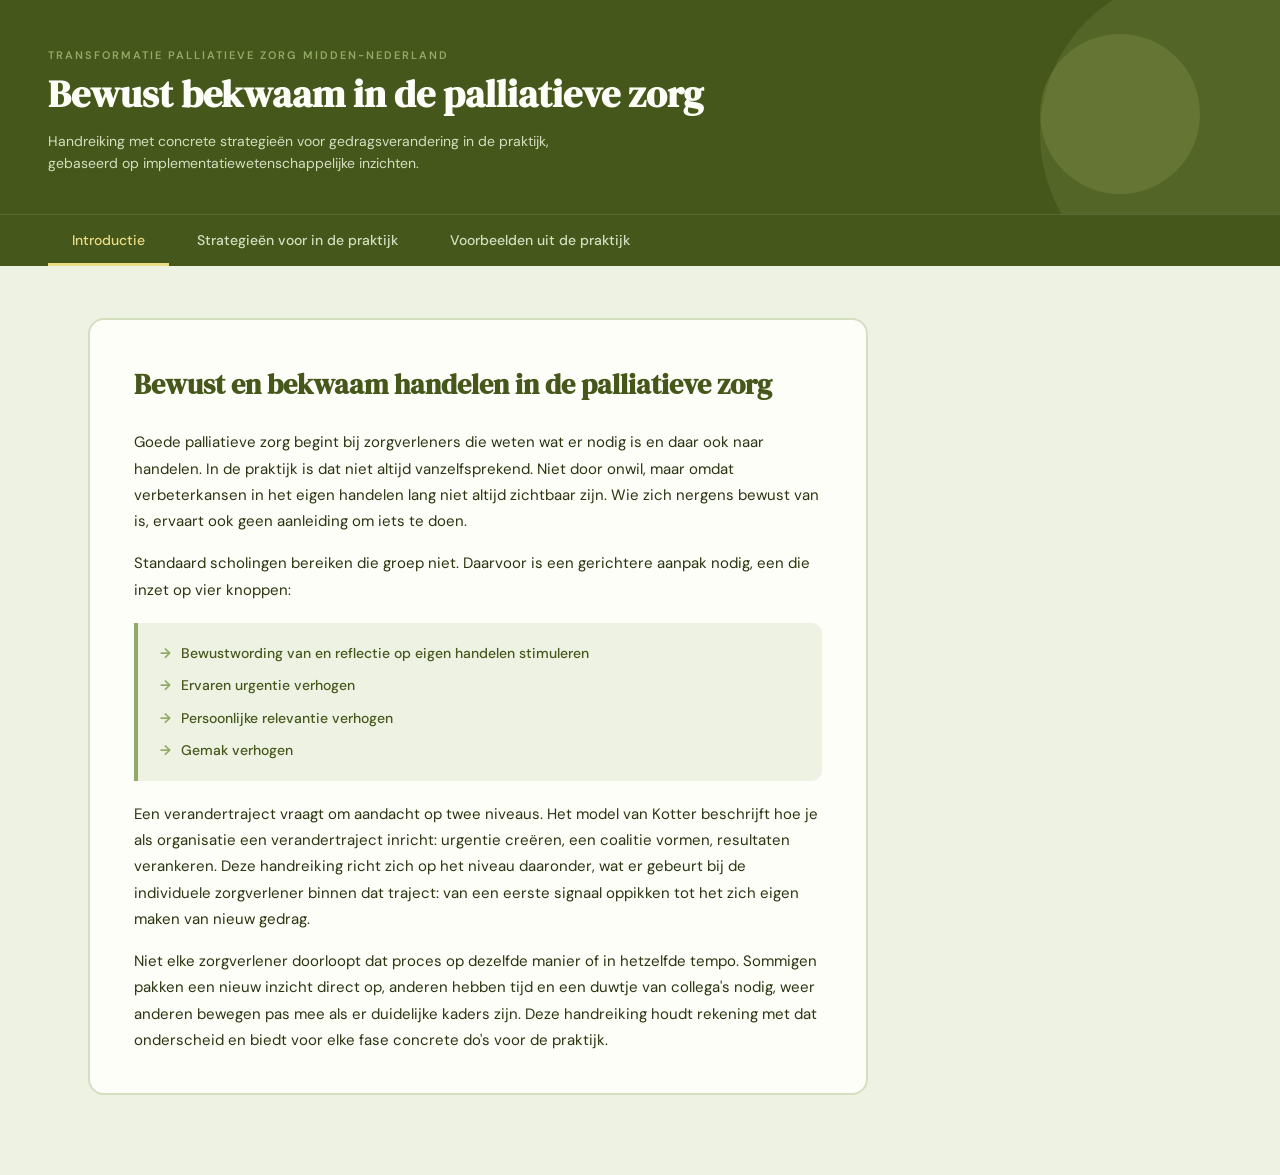
==== commit a153b22e: "update update na aanleiding van TA sessie" ====
--- a/index.html
+++ b/index.html
@@ -4,252 +4,7 @@
 <meta charset="UTF-8">
 <meta name="viewport" content="width=device-width, initial-scale=1.0">
 <title>Bewust bekwaam in de palliatieve zorg – Handreiking voor transformatieaanjagers</title>
-<style>
-  @import url('https://fonts.googleapis.com/css2?family=DM+Serif+Display:ital@0;1&family=DM+Sans:wght@300;400;500;600&display=swap');
-
-  :root {
-    --groen-donker: #46571b;
-    --groen-licht: #93ab67;
-    --geel: #ebdc86;
-    --groen-mid: #6a8040;
-    --groen-pale: #d4dfc0;
-    --groen-xpale: #edf2e3;
-    --tekst: #2a3410;
-    --wit: #fdfef8;
-    --grijs-mid: #9aa085;
-    --shadow: rgba(70,87,27,0.15);
-    --oranje-pale: #fdf0e8;
-    --oranje: #b35c2c;
-    --oranje-border: #f0c9a8;
-  }
-
-  * { box-sizing: border-box; margin: 0; padding: 0; }
-  body { font-family: 'DM Sans', sans-serif; background: var(--groen-xpale); color: var(--tekst); min-height: 100vh; padding: 0 0 80px; }
-
-  /* HEADER */
-  .page-header { background: var(--groen-donker); color: var(--wit); padding: 48px 48px 40px; position: relative; overflow: hidden; }
-  .page-header::after { content: ''; position: absolute; right: -80px; bottom: -80px; width: 320px; height: 320px; border-radius: 50%; background: var(--groen-licht); opacity: 0.18; }
-  .page-header::before { content: ''; position: absolute; right: 80px; bottom: 20px; width: 160px; height: 160px; border-radius: 50%; background: var(--geel); opacity: 0.13; }
-  .header-label { font-size: 11px; font-weight: 600; letter-spacing: 2px; text-transform: uppercase; color: var(--groen-licht); margin-bottom: 10px; }
-  .page-header h1 { font-family: 'DM Serif Display', serif; font-size: clamp(22px, 3.5vw, 38px); line-height: 1.2; color: var(--wit); max-width: 680px; }
-  .header-sub { margin-top: 12px; font-size: 14px; color: var(--groen-pale); max-width: 560px; line-height: 1.6; }
-
-  /* TABS */
-  .tabs-bar { background: var(--groen-donker); padding: 0 48px; display: flex; gap: 4px; border-top: 1px solid rgba(255,255,255,0.1); }
-  .tab-btn { background: none; border: none; color: var(--groen-pale); font-family: 'DM Sans', sans-serif; font-size: 14px; font-weight: 500; padding: 16px 24px 14px; cursor: pointer; border-bottom: 3px solid transparent; transition: all 0.2s ease; white-space: nowrap; }
-  .tab-btn:hover { color: var(--wit); }
-  .tab-btn.active { color: var(--geel); border-bottom-color: var(--geel); }
-  .tab-panel { display: none; }
-  .tab-panel.active { display: block; }
-
-  /* SECTION WRAP */
-  .section-wrap { padding: 52px 48px 0; max-width: 1200px; margin: 0 auto; }
-
-  /* INTRO */
-  .intro-card { background: var(--wit); border: 2px solid var(--groen-pale); border-radius: 16px; padding: 40px 44px; max-width: 780px; line-height: 1.75; }
-  .intro-card h2 { font-family: 'DM Serif Display', serif; font-size: clamp(20px, 2.5vw, 28px); color: var(--groen-donker); margin-bottom: 20px; }
-  .intro-card p { font-size: 15px; color: var(--tekst); margin-bottom: 16px; }
-  .intro-card p:last-child { margin-bottom: 0; }
-  .vier-knoppen { background: var(--groen-xpale); border-left: 4px solid var(--groen-licht); border-radius: 0 10px 10px 0; padding: 18px 22px; margin: 20px 0; }
-  .vier-knoppen ul { list-style: none; padding: 0; display: flex; flex-direction: column; gap: 8px; }
-  .vier-knoppen li { display: flex; align-items: flex-start; gap: 10px; font-size: 14px; color: var(--groen-donker); font-weight: 500; }
-  .vier-knoppen li::before { content: '→'; color: var(--groen-licht); font-weight: 700; flex-shrink: 0; }
-
-  /* SECTION TITLES */
-  .section-title { display: flex; align-items: center; gap: 14px; margin-bottom: 32px; }
-  .section-num { width: 36px; height: 36px; background: var(--groen-donker); color: var(--geel); border-radius: 50%; display: flex; align-items: center; justify-content: center; font-family: 'DM Serif Display', serif; font-size: 17px; flex-shrink: 0; }
-  .section-title h2 { font-family: 'DM Serif Display', serif; font-size: clamp(18px, 2.5vw, 26px); color: var(--groen-donker); }
-  .section-source { font-size: 12px; color: var(--grijs-mid); margin-top: 4px; }
-
-  /* FASEN TRACK */
-  .fasen-track { display: flex; align-items: stretch; gap: 0; }
-  .fase-card { flex: 1; position: relative; cursor: pointer; transition: transform 0.25s ease; }
-  .fase-card:hover { transform: translateY(-4px); }
-  .fase-card:hover .fase-inner { box-shadow: 0 12px 32px var(--shadow); }
-  .fase-inner { background: var(--wit); border: 2px solid var(--groen-pale); border-radius: 12px 4px 4px 12px; padding: 24px 20px 20px; height: 100%; transition: box-shadow 0.25s, border-color 0.25s, background 0.25s; }
-  .fase-card:not(:first-child) .fase-inner { border-radius: 4px; }
-  .fase-card:last-child .fase-inner { border-radius: 4px 12px 12px 4px; }
-  .fase-card:not(:last-child)::after { content: ''; position: absolute; right: -16px; top: 50%; transform: translateY(-50%); z-index: 10; width: 0; height: 0; border-left: 16px solid var(--groen-pale); border-top: 24px solid transparent; border-bottom: 24px solid transparent; transition: border-left-color 0.25s; }
-  .fase-card:hover:not(:last-child)::after { border-left-color: var(--groen-licht); }
-  .fase-card.active .fase-inner { background: var(--groen-donker); border-color: var(--groen-donker); box-shadow: 0 8px 28px var(--shadow); }
-  .fase-card.active:not(:last-child)::after { border-left-color: var(--groen-donker); }
-  .fase-nr { font-size: 10px; font-weight: 700; letter-spacing: 1.5px; text-transform: uppercase; color: var(--groen-licht); margin-bottom: 6px; transition: color 0.25s; }
-  .fase-card.active .fase-nr { color: var(--geel); }
-  .fase-icon { font-size: 32px; margin-bottom: 10px; display: block; line-height: 1; }
-  .fase-naam { font-family: 'DM Serif Display', serif; font-size: 16px; color: var(--groen-donker); transition: color 0.25s; }
-  .fase-card.active .fase-naam { color: var(--wit); }
-  .fase-beschrijving { font-size: 12px; color: var(--grijs-mid); margin-top: 4px; line-height: 1.4; transition: color 0.25s; }
-  .fase-card.active .fase-beschrijving { color: var(--groen-pale); }
-
-  /* FASE DETAIL */
-  .fase-detail { background: var(--wit); border: 2px solid var(--groen-pale); border-radius: 12px; padding: 28px 32px; margin-top: 12px; display: none; animation: fadeSlide 0.3s ease; }
-  .fase-detail.visible { display: block; }
-  .detail-hint { text-align: center; font-size: 12px; color: var(--grijs-mid); padding: 16px 0 0; font-style: italic; }
-
-  /* BARRIERE + STRATEGIE COLUMNS */
-  .detail-grid { display: grid; grid-template-columns: 1fr 1fr; gap: 24px; }
-  .detail-col h4 { font-size: 11px; font-weight: 700; letter-spacing: 1.5px; text-transform: uppercase; margin-bottom: 12px; }
-  .detail-col.barriere h4 { color: var(--oranje); }
-  .detail-col.strategie h4 { color: var(--groen-mid); }
-  .barriere-tags { display: flex; flex-wrap: wrap; gap: 8px; }
-  .btag { display: inline-block; padding: 6px 12px; border-radius: 20px; font-size: 13px; background: var(--oranje-pale); color: #8a3d14; border: 1px solid var(--oranje-border); }
-
-  /* STRATEGIE BUTTONS — clickable */
-  .strategie-btns { display: flex; flex-direction: column; gap: 8px; }
-  .strategie-btn {
-    display: flex; align-items: center; justify-content: space-between; gap: 10px;
-    background: var(--groen-xpale); border: 2px solid var(--groen-pale);
-    border-radius: 10px; padding: 10px 14px;
-    cursor: pointer; font-family: 'DM Sans', sans-serif; font-size: 13px;
-    color: var(--groen-donker); font-weight: 500; text-align: left;
-    transition: all 0.18s ease;
-  }
-  .strategie-btn:hover { border-color: var(--groen-donker); background: var(--wit); box-shadow: 0 3px 10px var(--shadow); }
-  .strategie-btn.active { background: var(--groen-donker); border-color: var(--groen-donker); color: var(--geel); }
-  .strategie-btn-arrow { font-size: 12px; flex-shrink: 0; transition: transform 0.18s; }
-  .strategie-btn.active .strategie-btn-arrow { transform: rotate(90deg); }
-  .strategie-dos-count { font-size: 10px; font-weight: 700; background: var(--groen-pale); color: var(--groen-donker); border-radius: 10px; padding: 2px 7px; flex-shrink: 0; }
-  .strategie-btn.active .strategie-dos-count { background: rgba(255,255,255,0.2); color: var(--geel); }
-
-  /* INLINE DOS PANEL below strategie button */
-  .strategie-dos-panel {
-    display: none; margin-top: 6px; margin-bottom: 4px;
-    background: var(--wit); border: 2px solid var(--groen-donker);
-    border-radius: 10px; overflow: hidden;
-    animation: fadeSlide 0.25s ease;
-  }
-  .strategie-dos-panel.visible { display: block; }
-  .sdp-header { background: var(--groen-donker); padding: 10px 16px; font-size: 11px; font-weight: 700; letter-spacing: 1.5px; text-transform: uppercase; color: var(--geel); }
-  .sdp-naar-dos {
-    display: inline-flex; align-items: center; gap: 6px; margin: 12px 16px 0;
-    font-size: 11px; font-weight: 600; color: var(--groen-mid);
-    cursor: pointer; text-decoration: underline; text-underline-offset: 3px;
-    transition: color 0.15s;
-  }
-  .sdp-naar-dos:hover { color: var(--groen-donker); }
-  .sdp-kaarten { padding: 12px 16px 16px; display: flex; flex-direction: column; gap: 10px; }
-
-  /* Mini do-kaart inside strategie panel */
-  .mini-do-kaart {
-    background: var(--groen-xpale); border: 1px solid var(--groen-pale);
-    border-radius: 8px; padding: 12px 14px; cursor: pointer;
-    transition: all 0.15s ease;
-  }
-  .mini-do-kaart:hover { border-color: var(--groen-donker); background: var(--wit); }
-  .mini-do-kaart.open { border-color: var(--groen-donker); background: var(--wit); }
-  .mini-do-header { display: flex; align-items: center; gap: 10px; }
-  .mini-do-icon { font-size: 16px; flex-shrink: 0; }
-  .mini-do-titel { font-size: 13px; font-weight: 600; color: var(--groen-donker); flex: 1; }
-  .mini-do-chevron { font-size: 11px; color: var(--grijs-mid); transition: transform 0.2s; flex-shrink: 0; }
-  .mini-do-kaart.open .mini-do-chevron { transform: rotate(180deg); color: var(--groen-donker); }
-  .mini-do-body { display: none; margin-top: 10px; padding-top: 10px; border-top: 1px solid var(--groen-pale); }
-  .mini-do-kaart.open .mini-do-body { display: block; }
-  .mini-do-waarom { font-size: 12px; color: var(--grijs-mid); line-height: 1.55; font-style: italic; margin-bottom: 10px; }
-  .mini-do-fasen { display: flex; flex-wrap: wrap; gap: 5px; margin-bottom: 8px; }
-  .fase-badge { display: inline-block; padding: 3px 9px; border-radius: 14px; font-size: 11px; font-weight: 600; background: var(--groen-xpale); color: var(--groen-donker); border: 1px solid var(--groen-pale); }
-  .mini-do-voorbeeld-label { font-size: 10px; font-weight: 700; letter-spacing: 1.5px; text-transform: uppercase; color: var(--groen-mid); margin-bottom: 6px; }
-  .mini-do-voorbeeld { background: var(--groen-xpale); border-radius: 6px; padding: 10px 12px; font-size: 12px; line-height: 1.6; color: var(--tekst); border-left: 3px solid var(--groen-licht); }
-
-  /* GROEPEN */
-  .groepen-container { display: grid; grid-template-columns: repeat(3, 1fr); gap: 20px; margin-bottom: 32px; }
-  .groep-card { background: var(--wit); border: 2px solid var(--groen-pale); border-radius: 16px; padding: 28px 24px 24px; cursor: pointer; transition: transform 0.22s, box-shadow 0.22s, border-color 0.22s; position: relative; overflow: hidden; }
-  .groep-card::before { content: ''; position: absolute; top: 0; left: 0; right: 0; height: 4px; border-radius: 14px 14px 0 0; }
-  .groep-card.innovator::before { background: var(--groen-donker); }
-  .groep-card.middle::before { background: var(--groen-licht); }
-  .groep-card.laggard::before { background: var(--geel); }
-  .groep-card:hover { transform: translateY(-5px); box-shadow: 0 14px 36px var(--shadow); border-color: var(--groen-licht); }
-  .groep-card.selected { border-color: var(--groen-donker); box-shadow: 0 8px 28px var(--shadow); }
-  .groep-card.selected.innovator { background: linear-gradient(160deg, #edf2e3, #f8faee); }
-  .groep-card.selected.middle { background: linear-gradient(160deg, #f2f6e8, #f8faf0); }
-  .groep-card.selected.laggard { background: linear-gradient(160deg, #fdf9e3, #fefdf5); }
-  .groep-badge { display: inline-flex; align-items: center; gap: 6px; padding: 4px 12px; border-radius: 20px; font-size: 11px; font-weight: 700; letter-spacing: 1px; text-transform: uppercase; margin-bottom: 14px; }
-  .innovator .groep-badge { background: var(--groen-donker); color: var(--geel); }
-  .middle .groep-badge { background: var(--groen-licht); color: var(--groen-donker); }
-  .laggard .groep-badge { background: var(--geel); color: var(--groen-donker); }
-  .groep-figuur { font-size: 56px; text-align: center; margin: 14px 0; display: block; }
-  .groep-naam { font-family: 'DM Serif Display', serif; font-size: 20px; color: var(--groen-donker); margin-bottom: 8px; }
-  .groep-motivatie { font-size: 13px; color: var(--grijs-mid); margin-bottom: 16px; line-height: 1.5; }
-  .groep-aanpak { border-top: 1px solid var(--groen-pale); padding-top: 14px; display: none; animation: fadeSlide 0.3s ease; }
-  .groep-card.selected .groep-aanpak { display: block; }
-  .groep-card.selected .groep-aanpak-hint { display: none; }
-  .groep-aanpak h5 { font-size: 11px; font-weight: 700; letter-spacing: 1.5px; text-transform: uppercase; color: var(--groen-mid); margin-bottom: 10px; }
-  .aanpak-items { display: flex; flex-direction: column; gap: 7px; }
-  .aanpak-item { display: flex; align-items: flex-start; gap: 8px; font-size: 13px; line-height: 1.45; color: var(--tekst); }
-  .aanpak-item .dot { width: 7px; height: 7px; border-radius: 50%; margin-top: 5px; flex-shrink: 0; }
-  .innovator .dot { background: var(--groen-donker); }
-  .middle .dot { background: var(--groen-licht); }
-  .laggard .dot { background: #c9a820; }
-  .groep-aanpak-hint { font-size: 12px; color: var(--grijs-mid); font-style: italic; padding-top: 6px; }
-  .vraag-box { background: var(--groen-pale); border-radius: 16px; padding: 32px 36px; display: flex; flex-direction: column; align-items: center; gap: 20px; }
-  .vraag-box h3 { font-family: 'DM Serif Display', serif; font-size: 22px; color: var(--geel); text-align: center; }
-  .vraag-box p { font-size: 14px; color: var(--groen-pale); text-align: center; max-width: 500px; }
-  .vraag-opties { display: flex; gap: 14px; flex-wrap: wrap; justify-content: center; }
-  .vraag-btn { background: rgba(255,255,255,0.1); border: 2px solid rgba(255,255,255,0.25); color: var(--wit); padding: 12px 24px; border-radius: 40px; font-family: 'DM Sans', sans-serif; font-size: 14px; font-weight: 600; cursor: pointer; transition: all 0.22s ease; }
-  .vraag-btn:hover { background: rgba(255,255,255,0.18); border-color: var(--geel); color: var(--geel); }
-  .vraag-btn.actief { background: var(--geel); border-color: var(--geel); color: var(--groen-donker); }
-  .vraag-resultaat { background: rgba(255,255,255,0.08); border: 1px solid rgba(255,255,255,0.2); border-radius: 12px; padding: 20px 28px; width: 100%; max-width: 600px; display: none; animation: fadeSlide 0.3s ease; }
-  .vraag-resultaat.visible { display: block; }
-  .vraag-resultaat h4 { font-size: 12px; font-weight: 700; letter-spacing: 1.5px; text-transform: uppercase; color: var(--groen-licht); margin-bottom: 12px; }
-  .vraag-resultaat ul { list-style: none; padding: 0; display: flex; flex-direction: column; gap: 8px; }
-  .vraag-resultaat li { display: flex; align-items: flex-start; gap: 10px; font-size: 14px; color: var(--wit); line-height: 1.45; }
-  .vraag-resultaat li::before { content: '→'; color: var(--geel); flex-shrink: 0; font-weight: 700; }
-
-  /* DOS TAB */
-  .dos-fase-nav { display: flex; gap: 0; margin-bottom: 32px; border-radius: 12px; overflow: hidden; border: 2px solid var(--groen-pale); }
-  .dos-fase-btn { flex: 1; background: var(--wit); border: none; border-right: 1px solid var(--groen-pale); padding: 14px 10px; cursor: pointer; font-family: 'DM Sans', sans-serif; font-size: 12px; font-weight: 500; color: var(--grijs-mid); transition: all 0.18s ease; text-align: center; line-height: 1.4; }
-  .dos-fase-btn:last-child { border-right: none; }
-  .dos-fase-btn:hover { background: var(--groen-xpale); color: var(--groen-donker); }
-  .dos-fase-btn.active { background: var(--groen-donker); color: var(--geel); font-weight: 600; }
-  .dos-fase-icon { display: block; font-size: 20px; margin-bottom: 4px; }
-
-  .dos-fase-panel { display: none; }
-  .dos-fase-panel.active { display: block; }
-
-  .dos-fase-header { margin-bottom: 28px; }
-  .dos-fase-header h3 { font-family: 'DM Serif Display', serif; font-size: 22px; color: var(--groen-donker); margin-bottom: 6px; }
-  .dos-fase-header p { font-size: 13px; color: var(--grijs-mid); line-height: 1.6; max-width: 680px; }
-
-  .dos-strategie-groep { margin-bottom: 32px; }
-  .dos-strategie-label { font-size: 11px; font-weight: 700; letter-spacing: 1.5px; text-transform: uppercase; color: var(--groen-mid); margin-bottom: 12px; display: flex; align-items: center; gap: 8px; }
-  .dos-strategie-label::after { content: ''; flex: 1; height: 1px; background: var(--groen-pale); }
-
-  .dos-kaarten { display: grid; grid-template-columns: repeat(auto-fill, minmax(300px, 1fr)); gap: 14px; }
-  .do-kaart { background: var(--wit); border: 2px solid var(--groen-pale); border-radius: 14px; overflow: hidden; cursor: pointer; transition: transform 0.2s, box-shadow 0.2s, border-color 0.2s; }
-  .do-kaart:hover { transform: translateY(-3px); box-shadow: 0 10px 28px var(--shadow); border-color: var(--groen-licht); }
-  .do-kaart.open { border-color: var(--groen-donker); }
-  .do-kaart-header { padding: 18px 20px 14px; display: flex; align-items: flex-start; gap: 12px; }
-  .do-kaart-icon { width: 36px; height: 36px; border-radius: 9px; background: var(--groen-xpale); display: flex; align-items: center; justify-content: center; font-size: 17px; flex-shrink: 0; }
-  .do-kaart.open .do-kaart-icon { background: var(--groen-donker); }
-  .do-kaart-titel { font-family: 'DM Serif Display', serif; font-size: 15px; color: var(--groen-donker); line-height: 1.3; flex: 1; }
-  .do-kaart-chevron { font-size: 13px; color: var(--grijs-mid); transition: transform 0.25s; flex-shrink: 0; margin-top: 3px; }
-  .do-kaart.open .do-kaart-chevron { transform: rotate(180deg); color: var(--groen-donker); }
-  .do-kaart-body { display: none; padding: 0 20px 18px; border-top: 1px solid var(--groen-pale); margin: 0 20px; animation: fadeSlide 0.25s ease; }
-  .do-kaart.open .do-kaart-body { display: block; padding-top: 14px; }
-  .do-kaart-waarom { font-size: 13px; color: var(--grijs-mid); line-height: 1.6; margin-bottom: 12px; font-style: italic; }
-  .do-kaart-fasen { display: flex; flex-wrap: wrap; gap: 5px; margin-bottom: 12px; }
-  .do-kaart-voorbeeld-label { font-size: 10px; font-weight: 700; letter-spacing: 1.5px; text-transform: uppercase; color: var(--groen-mid); margin-bottom: 6px; }
-  .do-kaart-voorbeeld { background: var(--groen-xpale); border-radius: 8px; padding: 11px 13px; font-size: 13px; line-height: 1.6; color: var(--tekst); border-left: 3px solid var(--groen-licht); }
-
-  /* FOOTER */
-  .bron-footer { text-align: center; font-size: 12px; color: var(--grijs-mid); padding: 40px 48px 0; max-width: 1200px; margin: 40px auto 0; border-top: 1px solid var(--groen-pale); line-height: 1.7; }
-  .bron-footer strong { color: var(--groen-mid); }
-
-  @keyframes fadeSlide { from { opacity: 0; transform: translateY(-8px); } to { opacity: 1; transform: translateY(0); } }
-
-  @media (max-width: 768px) {
-    .section-wrap { padding: 32px 20px 0; }
-    .page-header { padding: 28px 20px; }
-    .tabs-bar { padding: 0 16px; overflow-x: auto; }
-    .fasen-track { flex-direction: column; gap: 8px; }
-    .fase-card:not(:last-child)::after { display: none; }
-    .fase-inner { border-radius: 12px !important; }
-    .detail-grid { grid-template-columns: 1fr; }
-    .groepen-container { grid-template-columns: 1fr; }
-    .dos-fase-nav { flex-wrap: wrap; }
-    .dos-fase-btn { flex: 1 1 30%; }
-    .dos-kaarten { grid-template-columns: 1fr; }
-  }
-</style>
+<link rel="stylesheet" href="style.css">
 </head>
 <body>
 
@@ -261,8 +16,8 @@
 
 <div class="tabs-bar">
   <button class="tab-btn active" onclick="switchTab('intro', this)">Introductie</button>
-  <button class="tab-btn" onclick="switchTab('theorie', this)">Theoretisch kader</button>
-  <button class="tab-btn" onclick="switchTab('dos', this)">Do's voor de praktijk</button>
+  <button class="tab-btn" onclick="switchTab('theorie', this)">Strategieën voor in de praktijk</button>
+  <button class="tab-btn" onclick="switchTab('voorbeelden', this)">Voorbeelden uit de praktijk</button>
 </div>
 
 <!-- ===== INTRO ===== -->
@@ -280,7 +35,8 @@
           <li>Gemak verhogen</li>
         </ul>
       </div>
-      <p>Deze handreiking biedt concrete do's voor de praktijk, om samen te werken aan bewust bekwaam handelen in de palliatieve zorg. Het tabblad <em>Theoretisch kader</em> laat zien welke wetenschappelijke inzichten hieraan ten grondslag liggen en verbindt die inzichten direct aan de do's.</p>
+      <p>Een verandertraject vraagt om aandacht op twee niveaus. Het model van Kotter beschrijft hoe je als organisatie een verandertraject inricht: urgentie creëren, een coalitie vormen, resultaten verankeren. Deze handreiking richt zich op het niveau daaronder, wat er gebeurt bij de individuele zorgverlener binnen dat traject: van een eerste signaal oppikken tot het zich eigen maken van nieuw gedrag.</p>
+      <p>Niet elke zorgverlener doorloopt dat proces op dezelfde manier of in hetzelfde tempo. Sommigen pakken een nieuw inzicht direct op, anderen hebben tijd en een duwtje van collega's nodig, weer anderen bewegen pas mee als er duidelijke kaders zijn. Deze handreiking houdt rekening met dat onderscheid en biedt voor elke fase concrete do's voor de praktijk.</p>
     </div>
   </div>
 </div>
@@ -291,76 +47,8 @@
     <div class="section-title">
       <div class="section-num">1</div>
       <div>
-        <h2>Drie subgroepen en hun aanpak</h2>
-        <div class="section-source">Bron: Wensing &amp; Grol (2020), Tabel 10.2, p. 202, gebaseerd op Green et al. (1989); Grol (1992); Rogers (2003)</div>
-      </div>
-    </div>
-
-    <div class="intro-card" style="margin-bottom: 32px; max-width: 100%;">
-      <p>Voordat je aan de slag gaat met de fasen en de bijbehorende do's, is het zinvol om te bepalen met <em>wie</em> je te maken hebt. Niet elke zorgverlener reageert op dezelfde manier op verandering. Wensing en Grol (2020) onderscheiden drie subgroepen, elk met een eigen motivatie en een andere aanpak. De groepsindeling is geen oordeel, maar een <strong>voorbereidende lens</strong>: zij helpt je de juiste strategie te kiezen binnen de veranderingsfase waarin iemand zich bevindt.</p>
-    </div>
-
-    <div class="groepen-container">
-      <div class="groep-card innovator" onclick="selectGroep('innovator', this)">
-        <div class="groep-badge">&#x1F31F; Vroege vernieuwers</div><span class="groep-figuur">🧑‍🔬</span>
-        <div class="groep-naam">Vroege vernieuwers</div>
-        <div style="font-size:11px;color:var(--grijs-mid);font-style:italic;margin-bottom:8px;">ook wel: innovators</div>
-        <div class="groep-motivatie">Intrinsiek gemotiveerd. Zien de voordelen zelf en zoeken actief nieuwe kennis op.</div>
-        <div class="groep-aanpak-hint">Klik voor de aanpak &#x2193;</div>
-        <div class="groep-aanpak"><h5>Passende aanpak</h5><div class="aanpak-items">
-          <div class="aanpak-item"><span class="dot"></span><span>Goede informatie en betrouwbare bronnen bieden</span></div>
-          <div class="aanpak-item"><span class="dot"></span><span>Geschreven materialen en wetenschappelijke onderbouwing</span></div>
-          <div class="aanpak-item"><span class="dot"></span><span>Aansluiting bij eigen professionele nieuwsgierigheid</span></div>
-        </div></div>
-      </div>
-      <div class="groep-card middle" onclick="selectGroep('middle', this)">
-        <div class="groep-badge">&#x1F91D; De brede middengroep</div><span class="groep-figuur">👥</span>
-        <div class="groep-naam">De brede middengroep</div>
-        <div style="font-size:11px;color:var(--grijs-mid);font-style:italic;margin-bottom:8px;">ook wel: middle majority</div>
-        <div class="groep-motivatie">Gemotiveerd door groepsgevoel en sociale omgeving. Volgen de norm van de groep.</div>
-        <div class="groep-aanpak-hint">Klik voor de aanpak &#x2193;</div>
-        <div class="groep-aanpak"><h5>Passende aanpak</h5><div class="aanpak-items">
-          <div class="aanpak-item"><span class="dot"></span><span>Vertrouwde collega's en informele voortrekkers inzetten</span></div>
-          <div class="aanpak-item"><span class="dot"></span><span>Activiteiten met collega's en terugkoppeling van collega's</span></div>
-          <div class="aanpak-item"><span class="dot"></span><span>Lokale bijeenkomsten om gezamenlijk tot afspraken te komen</span></div>
-        </div></div>
-      </div>
-      <div class="groep-card laggard" onclick="selectGroep('laggard', this)">
-        <div class="groep-badge">&#x1F6A7; Achterblijvers</div><span class="groep-figuur">🧱</span>
-        <div class="groep-naam">Achterblijvers</div>
-        <div style="font-size:11px;color:var(--grijs-mid);font-style:italic;margin-bottom:8px;">ook wel: laggards</div>
-        <div class="groep-motivatie">Hebben externe druk nodig. Bewegen pas als er duidelijke kaders en consequenties zijn.</div>
-        <div class="groep-aanpak-hint">Klik voor de aanpak &#x2193;</div>
-        <div class="groep-aanpak"><h5>Passende aanpak</h5><div class="aanpak-items">
-          <div class="aanpak-item"><span class="dot"></span><span>Duidelijke regelgeving en onderlinge afspraken</span></div>
-          <div class="aanpak-item"><span class="dot"></span><span>Beloningen en consequenties</span></div>
-          <div class="aanpak-item"><span class="dot"></span><span>Praktische ondersteuning en duidelijk leiderschap</span></div>
-        </div></div>
-      </div>
-    </div>
-    <div class="vraag-box">
-      <h3>Wie zijn jouw zorgverleners?</h3>
-      <p>Selecteer de groep die het beste past bij jouw situatie om de aanpak te zien. Ga daarna naar de do's voor concrete handelingen per fase.</p>
-      <div class="vraag-opties">
-        <button class="vraag-btn" onclick="beantwoordVraag('innovator', this)">&#x1F31F; Vroege vernieuwers</button>
-        <button class="vraag-btn" onclick="beantwoordVraag('middle', this)">&#x1F91D; Brede middengroep</button>
-        <button class="vraag-btn" onclick="beantwoordVraag('laggard', this)">&#x1F6A7; Achterblijvers</button>
-        <button class="vraag-btn" onclick="beantwoordVraag('mix', this)">&#x1FA84; Gemengde groep</button>
-      </div>
-      <div class="vraag-resultaat" id="vraagResultaat">
-        <h4 id="resultaatTitel"></h4>
-        <ul id="resultaatLijst"></ul>
-      </div>
-      <button class="vraag-btn" style="margin-top:8px; background: var(--geel); border-color: var(--geel); color: var(--groen-donker);" onclick="switchTab('dos', document.querySelectorAll('.tab-btn')[2])">Ga naar de do's &#x2192;</button>
-    </div>
-  </div>
-  
-  <div class="section-wrap">
-    <div class="section-title">
-      <div class="section-num">2</div>
-      <div>
         <h2>Vijf fasen van gedragsverandering</h2>
-        <div class="section-source">Bron: Wensing &amp; Grol (2020), Tabel 10.1, p. 199 — klik op een fase, dan op een strategie voor de bijpassende do's</div>
+        <div class="section-source">Bron: Wensing &amp; Grol (2020), Tabel 10.1, p. 199 – klik op een fase voor barrières en bijpassende do's</div>
       </div>
     </div>
 
@@ -373,16 +61,11 @@
     </div>
 
     <div class="fase-detail" id="faseDetail">
-      <div class="detail-grid">
-        <div class="detail-col barriere">
-          <h4>Barrières</h4>
-          <div class="barriere-tags" id="barriereTags"></div>
-        </div>
-        <div class="detail-col strategie">
-          <h4>Strategieën — klik voor bijpassende do's</h4>
-          <div class="strategie-btns" id="strategieBtns"></div>
-        </div>
+      <div class="barriere-sectie">
+        <div class="barriere-label">Barrières</div>
+        <div class="barriere-tags" id="barriereTags"></div>
       </div>
+      <div id="strategieGroepen"></div>
     </div>
     <p class="detail-hint" id="detailHint">Klik op een fase voor barrières en strategieën</p>
   </div>
@@ -394,378 +77,74 @@
   </div>
 </div>
 
-<!-- ===== DO'S TAB ===== -->
-<div class="tab-panel" id="tab-dos">
+
+<!-- ===== VOORBEELDEN ===== -->
+<div class="tab-panel" id="tab-voorbeelden">
   <div class="section-wrap">
-    <div class="dos-fase-nav" id="dosFaseNav">
-      <button class="dos-fase-btn active" onclick="switchDosFase(0, this)"><span class="dos-fase-icon">👁️</span>Oriëntatie</button>
-      <button class="dos-fase-btn" onclick="switchDosFase(1, this)"><span class="dos-fase-icon">🔍</span>Inzicht</button>
-      <button class="dos-fase-btn" onclick="switchDosFase(2, this)"><span class="dos-fase-icon">⚖️</span>Acceptatie</button>
-      <button class="dos-fase-btn" onclick="switchDosFase(3, this)"><span class="dos-fase-icon">🔄</span>Verandering</button>
-      <button class="dos-fase-btn" onclick="switchDosFase(4, this)"><span class="dos-fase-icon">🏛️</span>Borging</button>
+    <div class="section-title">
+      <div class="section-num">★</div>
+      <div>
+        <h2>Voorbeelden uit de praktijk</h2>
+        <div class="section-source">Ervaringen van instellingen — inspirerend en leerzaam</div>
+      </div>
     </div>
-    <div id="dosFasePanels"></div>
+    <div class="vb-filters" id="vbFilters"></div>
+    <div class="vb-grid" id="vbGrid"></div>
+
+    <div class="vb-inzend-sectie">
+      <div class="vb-inzend-header">
+        <div>
+          <div class="vb-inzend-vraag">Heb je zelf een voorbeeld?</div>
+          <div class="vb-inzend-sub">Deel je ervaring — inspirerend of leerzaam</div>
+        </div>
+        <button class="vb-inzend-btn" onclick="toggleVbForm()">✉ Stuur een voorbeeld in</button>
+      </div>
+      <div class="vb-inzend-form" id="vbForm">
+        <div class="vb-form-grid">
+          <div class="vb-form-veld">
+            <label>Titel</label>
+            <input type="text" id="vbTitel" placeholder="Korte omschrijving van het voorbeeld">
+          </div>
+          <div class="vb-form-veld">
+            <label>Instelling</label>
+            <input type="text" id="vbInstelling" placeholder="Naam van de instelling">
+          </div>
+          <div class="vb-form-veld">
+            <label>Type</label>
+            <div class="vb-radio-groep">
+              <label><input type="radio" name="vbType" value="inspirerend"> Inspirerend</label>
+              <label><input type="radio" name="vbType" value="aandachtspunt"> Aandachtspunt</label>
+            </div>
+          </div>
+          <div class="vb-form-veld">
+            <label>Fase</label>
+            <select id="vbFase">
+              <option value="">Kies een fase...</option>
+              <option>Oriëntatie</option>
+              <option>Inzicht</option>
+              <option>Acceptatie</option>
+              <option>Verandering</option>
+              <option>Borging</option>
+            </select>
+          </div>
+          <div class="vb-form-veld vb-form-breed">
+            <label>Strategie <span class="vb-form-optioneel">(optioneel)</span></label>
+            <select id="vbStrategie"></select>
+          </div>
+          <div class="vb-form-veld vb-form-breed">
+            <label>Beschrijving</label>
+            <textarea id="vbBeschrijving" rows="4" placeholder="Wat er gebeurde, wat het opleverde of wat je ervan leerde..."></textarea>
+          </div>
+        </div>
+        <div class="vb-form-acties">
+          <button class="vb-verzend-btn" onclick="verstuurVoorbeeldMail()">Verstuur via e-mail →</button>
+          <button class="vb-annuleer-btn" onclick="toggleVbForm()">Annuleer</button>
+        </div>
+      </div>
+    </div>
   </div>
 </div>
 
-<script>
-// ===== DATA =====
-
-const faseNamen = ['Oriëntatie','Inzicht','Acceptatie','Verandering','Borging'];
-const faseIconen = ['👁️','🔍','⚖️','🔄','🏛️'];
-const faseBeschrijvingen = [
-  'De zorgverlener is nog niet bekend met de innovatie of ziet er geen aanleiding in.',
-  'De zorgverlener heeft kennis nodig en moet inzicht krijgen in het eigen handelen.',
-  'De zorgverlener weegt voor- en nadelen af en moet overtuigd worden van de haalbaarheid.',
-  'De zorgverlener is bereid maar ondervindt praktische belemmeringen bij het daadwerkelijk anders doen.',
-  'Het nieuwe gedrag moet ingebed worden zodat terugval wordt voorkomen.'
-];
-
-// Alle do's
-const alleDos = [
-  {
-    id: 'communicatie', icon: '📡',
-    titel: 'Breng samen met je communicatieadviseur de kanalen in kaart',
-    waarom: 'Korte, gerichte berichten via de juiste kanalen bereiken zorgverleners die je via directe weg niet bereikt. Een communicatieadviseur kent de interne en externe kanalen en doelgroepen van de organisatie.',
-    fasen: [0],
-    voorbeeld: 'Bespreek met je communicatieadviseur welke interne kanalen (nieuwsbrief, intranet, teamoverleg) en externe kanalen beschikbaar zijn om het thema palliatieve zorg onder de aandacht te brengen.'
-  },
-  {
-    id: 'naar-zorgverlener', icon: '🚶',
-    titel: 'Ga naar de zorgverlener toe',
-    waarom: 'De zorgverlener hoeft niets extra\'s te doen. Het thema komt naar waar de professional al is.',
-    fasen: [0,1],
-    voorbeeld: 'Sluit met informatie over het beoogde zorgsysteem aan bij een scholing die de zorgverleners toch al volgen.'
-  },
-  {
-    id: 'open-vraag', icon: '❓',
-    titel: 'Stel de open vraag',
-    waarom: 'Een goede vraag zet iemand aan het denken over eigen handelen zonder weerstand op te roepen. Informatie geven raakt de ander minder.',
-    fasen: [0,1],
-    voorbeeld: '\'Wanneer heb jij voor het laatst een patiënt gemarkeerd?\' of \'Hoe weet jij of een patiënt al een aanspreekpunt heeft?\''
-  },
-  {
-    id: 'patientverhalen', icon: '💬',
-    titel: 'Gebruik patiëntverhalen en naastesverhalen',
-    waarom: 'Emotie opent wat ratio sluit. Herkenbare verhalen doorbreken verdedigingsmechanismen die abstracte informatie niet doorbreekt.',
-    fasen: [0,1],
-    voorbeeld: 'Deel het verhaal van een naaste die beschrijft hoe het gemis van een vast aanspreekpunt voelde. Gebruik materiaal uit \'Een kwestie van geluk\'.'
-  },
-  {
-    id: 'spiegeldata', icon: '📈',
-    titel: 'Bied spiegeldata aan op teamniveau',
-    waarom: 'Concrete data over het eigen team maakt een probleem onmiskenbaar zonder persoonlijk aanvallend te zijn.',
-    fasen: [1,2],
-    voorbeeld: 'Laat zien hoeveel patiënten in dit team tijdig gemarkeerd zijn, afgezet tegen de regionale cijfers. Gebruik dit als gespreksopener, niet als aanklacht.'
-  },
-  {
-    id: 'feedback', icon: '🤝',
-    titel: 'Geef directe, veilige feedback na een concreet moment',
-    waarom: 'Feedback op gedrag dat net heeft plaatsgevonden is het meest effectief. Veiligheid is voorwaarde: zonder veiligheid roept het weerstand op.',
-    fasen: [1,3],
-    voorbeeld: 'Na een MDO vraagt de transformatieaanjager: \'Ik zag dat patiënt X aan de orde was. Hoe kijk jij naar de fase waarin die patiënt zit?\''
-  },
-  {
-    id: 'casuistiek', icon: '🩺',
-    titel: 'Gebruik casuïstiek als leermiddel',
-    waarom: 'Concrete gevallen maken het abstracte zorgsysteem herkenbaar. Herkenning in de eigen praktijk werkt sterker dan theorie.',
-    fasen: [1,2],
-    voorbeeld: 'Breng in een MDO een casus in met de vraag: \'Op welk moment had hier de palliatieve fase gemarkeerd kunnen worden?\''
-  },
-  {
-    id: 'rolmodel', icon: '🌟',
-    titel: 'Zet een directe collega in als rolmodel',
-    waarom: 'Identificatie en nabootsing: als iemand zoals ik het ook doet, moet er iets goeds in zitten.',
-    fasen: [0,2],
-    voorbeeld: 'Een huisarts vertelt hoe zij ertoe kwam PZP-gesprekken te voeren en wat dat opleverde voor haar patiënten.'
-  },
-  {
-    id: 'ambassadeur', icon: '📣',
-    titel: 'Activeer een lokale aandachtsvelder of ambassadeur',
-    waarom: 'Een collega die structureel aanwezig is houdt het thema levend in het team, ook als de transformatieaanjager er niet bij is.',
-    fasen: [0,2],
-    voorbeeld: 'Identificeer in een team de meest enthousiaste verpleegkundige over palliatieve zorg en ondersteun haar om die rol informeel op te pakken.'
-  },
-  {
-    id: 'sociale-norm', icon: '📊',
-    titel: 'Maak de sociale norm zichtbaar',
-    waarom: 'Mensen willen niet afwijken van wat anderen zoals zij doen. Als de norm verschuift, verschuift het gedrag mee.',
-    fasen: [2],
-    voorbeeld: 'Deel in een teambijeenkomst welke organisaties in de regio al werken met een casemanager palliatieve zorg en wat dat oplevert.'
-  },
-  {
-    id: 'waarden', icon: '🎯',
-    titel: 'Verbind aan persoonlijk voordeel of waarden',
-    waarom: 'Aansluitend bij wat de professional zelf belangrijk vindt verlaagt weerstand en verhoogt intrinsieke motivatie.',
-    fasen: [2,3],
-    voorbeeld: 'Benadruk hoe betere palliatieve zorg werkdruk verlaagt, werkvoldoening vergroot en onnodige spoedmomenten voorkomt.'
-  },
-  {
-    id: 'groter-doel', icon: '🌿',
-    titel: 'Verbind aan het grotere doel',
-    waarom: 'Zorgverleners die zich verbinden aan een hoger doel zijn intrinsiek gemotiveerder en veerkrachtiger bij obstakels.',
-    fasen: [2,3],
-    voorbeeld: 'Sluit een gesprek af met: \'Waar doen we het eigenlijk voor?\' en koppel dat aan de centrale ambitie: van een kwestie van geluk naar een staat van vertrouwen.'
-  },
-  {
-    id: 'routine', icon: '⚓',
-    titel: 'Koppel nieuw gedrag aan een vaste routine',
-    waarom: 'Gedrag gekoppeld aan een bestaand ritueel kost minder mentale energie en beklijft beter.',
-    fasen: [3,4],
-    voorbeeld: 'Spreek af dat in elk wekelijks teamoverleg één patiënt wordt besproken aan de hand van de surprise question.'
-  },
-  {
-    id: 'drempel', icon: '🗺️',
-    titel: 'Verlaag de zoek- en handelingsdrempel',
-    waarom: 'Als het gewenste gedrag minder moeite kost, wordt het vaker vertoond, ook zonder sterke intrinsieke motivatie.',
-    fasen: [3],
-    voorbeeld: 'Zorg voor een eenvoudig vindbaar overzicht met het telefoonnummer van het PTMN, zodat raadplegen geen zoekwerk kost.'
-  },
-  {
-    id: 'expertise', icon: '📞',
-    titel: 'Zorg voor laagdrempelige toegang tot expertise',
-    waarom: 'Zorgverleners die twijfelen schakelen geen hulp in als dat moeite kost. Drempelvrije consultatie verlaagt de actiedrempel.',
-    fasen: [3],
-    voorbeeld: 'Maak de consultatiemogelijkheid van het PTMN actief bekend in het team, niet via een mail maar via een concreet moment: \'Bel eens, ik ben er ook bij.\''
-  },
-  {
-    id: 'structuur', icon: '🏗️',
-    titel: 'Verankering in structuur en werkprocessen',
-    waarom: 'Gedrag ingebed in structuur is minder afhankelijk van individuele motivatie.',
-    fasen: [3,4],
-    voorbeeld: 'Zorg dat markering een vast onderdeel wordt van het opname- of overdrachtsformulier, zodat het standaard uitgevraagd wordt.'
-  },
-];
-
-// Strategieën per fase, met gekoppelde do-id's
-const fasenData = [
-  {
-    naam: 'Oriëntatie',
-    barrières: ['Niet bekend met de innovatie','Geen interesse of gevoel van urgentie'],
-    strategieën: [
-      { label: 'Korte berichten via alle kanalen', dos: ['communicatie'] },
-      { label: 'Persoonlijke benadering', dos: ['naar-zorgverlener','ambassadeur','rolmodel'] },
-      { label: 'Confrontatie met eigen prestaties', dos: ['open-vraag','patientverhalen'] },
-    ]
-  },
-  {
-    naam: 'Inzicht',
-    barrières: ['Geen kennis of begrip','Geen zelfinzicht of overschatting van eigen prestaties'],
-    strategieën: [
-      { label: 'Heldere instructiematerialen en herhaling', dos: ['naar-zorgverlener','patientverhalen'] },
-      { label: 'Audit, peer review en feedback', dos: ['spiegeldata','feedback','casuistiek'] },
-    ]
-  },
-  {
-    naam: 'Acceptatie',
-    barrières: ['Negatieve houding of twijfel','Niet bereid of niet vertrouwend op eigen mogelijkheden'],
-    strategieën: [
-      { label: 'Lokale discussie en consensus', dos: ['sociale-norm','spiegeldata'] },
-      { label: 'Betrek opinion leaders', dos: ['rolmodel','ambassadeur'] },
-      { label: 'Demonstreer haalbaarheid via collega\'s', dos: ['waarden','groter-doel','sociale-norm'] },
-    ]
-  },
-  {
-    naam: 'Verandering',
-    barrières: ['Geen tijd of vaardigheden','Innovatie past niet in bestaand werkproces'],
-    strategieën: [
-      { label: 'Extra ondersteuning en training', dos: ['expertise','drempel','waarden'] },
-      { label: 'Herinrichting van zorgprocessen', dos: ['structuur','routine'] },
-      { label: 'Feedback en begeleiding', dos: ['feedback','groter-doel'] },
-    ]
-  },
-  {
-    naam: 'Borging',
-    barrières: ['Terugval in oud gedrag','Innovatie niet ingebed in de organisatie'],
-    strategieën: [
-      { label: 'Monitoring, feedback en reminders', dos: ['spiegeldata','feedback'] },
-      { label: 'Integratie in protocollen en zorgplannen', dos: ['structuur','routine'] },
-    ]
-  },
-];
-
-// ===== TABS =====
-function switchTab(id, btn) {
-  document.querySelectorAll('.tab-panel').forEach(p => p.classList.remove('active'));
-  document.querySelectorAll('.tab-btn').forEach(b => b.classList.remove('active'));
-  document.getElementById('tab-' + id).classList.add('active');
-  btn.classList.add('active');
-}
-
-// ===== FASEN =====
-let activeFase = null;
-let activeStrategie = null;
-
-function toggleFase(idx) {
-  const cards = document.querySelectorAll('.fase-card');
-  const detail = document.getElementById('faseDetail');
-  const hint = document.getElementById('detailHint');
-
-  if (activeFase === idx) {
-    cards[idx].classList.remove('active');
-    detail.classList.remove('visible');
-    hint.style.display = 'block';
-    activeFase = null;
-    activeStrategie = null;
-    return;
-  }
-
-  cards.forEach(c => c.classList.remove('active'));
-  cards[idx].classList.add('active');
-  activeFase = idx;
-  activeStrategie = null;
-
-  const data = fasenData[idx];
-  document.getElementById('barriereTags').innerHTML =
-    data.barrières.map(b => `<span class="btag">${b}</span>`).join('');
-
-  // Build strategie buttons
-  document.getElementById('strategieBtns').innerHTML = data.strategieën.map((s, si) => `
-    <div>
-      <button class="strategie-btn" onclick="toggleStrategie(${idx}, ${si}, this)">
-        <span>${s.label}</span>
-        <div style="display:flex;align-items:center;gap:6px;">
-          <span class="strategie-dos-count">${s.dos.length} do's</span>
-          <span class="strategie-btn-arrow">&#x25BA;</span>
-        </div>
-      </button>
-      <div class="strategie-dos-panel" id="sdp-${idx}-${si}">
-        <div class="sdp-header">${s.label}</div>
-        <div style="padding: 14px 16px 16px; display: flex; flex-direction: column; gap: 10px;">
-          <p style="font-size:13px; color:var(--tekst); line-height:1.6; margin:0;">Deze strategie omvat <strong>${s.dos.length} concrete do's</strong>. Bekijk ze in het tabblad <em>Do's voor de praktijk</em>, gefilterd op de bijbehorende fase.</p>
-          <button onclick="naarDosTab(${idx})" style="display:inline-flex;align-items:center;gap:8px;background:var(--groen-donker);border:none;color:var(--geel);font-family:'DM Sans',sans-serif;font-size:13px;font-weight:600;padding:10px 18px;border-radius:8px;cursor:pointer;">Bekijk do's voor fase ${idx+1} &#x2192;</button>
-        </div>
-      </div>
-    </div>
-  `).join('');
-
-  detail.classList.add('visible');
-  hint.style.display = 'none';
-}
-
-function toggleStrategie(faseIdx, si, btn) {
-  const panelId = `sdp-${faseIdx}-${si}`;
-  const panel = document.getElementById(panelId);
-  const allBtns = document.querySelectorAll('.strategie-btn');
-  const allPanels = document.querySelectorAll('.strategie-dos-panel');
-
-  const isOpen = panel.classList.contains('visible');
-
-  allBtns.forEach(b => b.classList.remove('active'));
-  allPanels.forEach(p => p.classList.remove('visible'));
-
-  if (!isOpen) {
-    btn.classList.add('active');
-    panel.classList.add('visible');
-  }
-}
-
-function toggleMiniDo(kaart) {
-  kaart.classList.toggle('open');
-}
-
-// ===== DOS TAB =====
-let activeDosFase = 0;
-
-function buildDosPanels() {
-  const container = document.getElementById('dosFasePanels');
-  container.innerHTML = fasenData.map((fase, fi) => {
-    const panelHtml = fase.strategieën.map(s => {
-      const dosHtml = s.dos.map(doId => {
-        const d = alleDos.find(x => x.id === doId);
-        if (!d) return '';
-        const faseBadges = d.fasen.map(f => `<span class="fase-badge">${faseIconen[f]} ${faseNamen[f]}</span>`).join('');
-        return `
-          <div class="do-kaart" onclick="toggleDoKaart(this)">
-            <div class="do-kaart-header">
-              <div class="do-kaart-icon">${d.icon}</div>
-              <div class="do-kaart-titel">${d.titel}</div>
-              <div class="do-kaart-chevron">&#x25BC;</div>
-            </div>
-            <div class="do-kaart-body">
-              <div class="do-kaart-waarom">${d.waarom}</div>
-              <div class="do-kaart-fasen">${faseBadges}</div>
-              <div class="do-kaart-voorbeeld-label">Voorbeeld</div>
-              <div class="do-kaart-voorbeeld">${d.voorbeeld}</div>
-            </div>
-          </div>`;
-      }).join('');
-      return `
-        <div class="dos-strategie-groep">
-          <div class="dos-strategie-label">${s.label}</div>
-          <div class="dos-kaarten">${dosHtml}</div>
-        </div>`;
-    }).join('');
-
-    return `
-      <div class="dos-fase-panel${fi === 0 ? ' active' : ''}" id="dos-fase-${fi}">
-        <div class="dos-fase-header">
-          <h3>${faseIconen[fi]} ${fase.naam}</h3>
-          <p>${faseBeschrijvingen[fi]}</p>
-        </div>
-        ${panelHtml}
-      </div>`;
-  }).join('');
-}
-
-function switchDosFase(idx, btn) {
-  document.querySelectorAll('.dos-fase-panel').forEach(p => p.classList.remove('active'));
-  document.querySelectorAll('.dos-fase-btn').forEach(b => b.classList.remove('active'));
-  document.getElementById('dos-fase-' + idx).classList.add('active');
-  btn.classList.add('active');
-  activeDosFase = idx;
-}
-
-function naarDosTab(faseIdx) {
-  // Switch to dos tab
-  document.querySelectorAll('.tab-panel').forEach(p => p.classList.remove('active'));
-  document.querySelectorAll('.tab-btn').forEach(b => b.classList.remove('active'));
-  document.getElementById('tab-dos').classList.add('active');
-  document.querySelectorAll('.tab-btn')[2].classList.add('active');
-  // Switch to correct fase
-  const btn = document.querySelectorAll('.dos-fase-btn')[faseIdx];
-  switchDosFase(faseIdx, btn);
-  setTimeout(() => document.getElementById('tab-dos').scrollIntoView({ behavior: 'smooth', block: 'start' }), 100);
-}
-
-function toggleDoKaart(kaart) {
-  kaart.classList.toggle('open');
-}
-
-// ===== GROEPEN =====
-const groepData = {
-  innovator: { titel: 'Aanpak voor vroege vernieuwers', items: ['Bied goede informatie en betrouwbare wetenschappelijke bronnen','Gebruik geschreven materialen en onderbouwde documentatie','Sluit aan bij hun intrinsieke motivatie en professionele nieuwsgierigheid'] },
-  middle: { titel: 'Aanpak voor de brede middengroep', items: ['Zet vertrouwde collega\'s en informele voortrekkers in','Organiseer activiteiten met collega\'s en faciliteer terugkoppeling van collega\'s','Houd lokale bijeenkomsten om gezamenlijk tot afspraken te komen'] },
-  laggard: { titel: 'Aanpak voor achterblijvers', items: ['Stel duidelijke regelgeving en onderlinge afspraken op','Werk met beloningen en consequenties','Bied praktische ondersteuning en zorg voor duidelijk leiderschap'] },
-  mix: { titel: 'Aanpak voor een gemengde groep', items: ['Zet voor vroege vernieuwers in op informatie en bronnen','Gebruik voor de brede middengroep vertrouwde collega\'s en lokale bijeenkomsten','Geef achterblijvers duidelijke kaders, ondersteuning en consequenties','Differentieer je strategie en pas de inzet aan per subgroep'] }
-};
-let activeVraagBtn = null;
-
-function selectGroep(type, el) {
-  document.querySelectorAll('.groep-card').forEach(c => c.classList.remove('selected'));
-  el.classList.add('selected');
-}
-
-function beantwoordVraag(type, btn) {
-  if (activeVraagBtn) activeVraagBtn.classList.remove('actief');
-  if (activeVraagBtn === btn) {
-    activeVraagBtn = null;
-    document.getElementById('vraagResultaat').classList.remove('visible');
-    document.querySelectorAll('.groep-card').forEach(c => c.classList.remove('selected'));
-    return;
-  }
-  btn.classList.add('actief'); activeVraagBtn = btn;
-  document.querySelectorAll('.groep-card').forEach(c => c.classList.remove('selected'));
-  if (type !== 'mix') { const k = document.querySelector('.groep-card.' + type); if (k) k.classList.add('selected'); }
-  else document.querySelectorAll('.groep-card').forEach(c => c.classList.add('selected'));
-  const data = groepData[type];
-  document.getElementById('resultaatTitel').textContent = data.titel;
-  document.getElementById('resultaatLijst').innerHTML = data.items.map(i => `<li>${i}</li>`).join('');
-  document.getElementById('vraagResultaat').classList.add('visible');
-}
-
-// Init
-buildDosPanels();
-</script>
+<script src="script.js" defer></script>
 </body>
 </html>
--- a/style.css
+++ b/style.css
@@ -0,0 +1,226 @@
+@import url('https://fonts.googleapis.com/css2?family=DM+Serif+Display:ital@0;1&family=DM+Sans:wght@300;400;500;600&display=swap');
+
+:root {
+  --groen-donker: #46571b;
+  --groen-licht: #93ab67;
+  --geel: #ebdc86;
+  --groen-mid: #6a8040;
+  --groen-pale: #d4dfc0;
+  --groen-xpale: #edf2e3;
+  --tekst: #2a3410;
+  --wit: #fdfef8;
+  --grijs-mid: #9aa085;
+  --shadow: rgba(70,87,27,0.15);
+  --oranje-pale: #fdf0e8;
+  --oranje: #b35c2c;
+  --oranje-border: #f0c9a8;
+}
+
+* { box-sizing: border-box; margin: 0; padding: 0; }
+body { font-family: 'DM Sans', sans-serif; background: var(--groen-xpale); color: var(--tekst); min-height: 100vh; padding: 0 0 80px; }
+
+/* HEADER */
+.page-header { background: var(--groen-donker); color: var(--wit); padding: 48px 48px 40px; position: relative; overflow: hidden; }
+.page-header::after { content: ''; position: absolute; right: -80px; bottom: -80px; width: 320px; height: 320px; border-radius: 50%; background: var(--groen-licht); opacity: 0.18; }
+.page-header::before { content: ''; position: absolute; right: 80px; bottom: 20px; width: 160px; height: 160px; border-radius: 50%; background: var(--geel); opacity: 0.13; }
+.header-label { font-size: 11px; font-weight: 600; letter-spacing: 2px; text-transform: uppercase; color: var(--groen-licht); margin-bottom: 10px; }
+.page-header h1 { font-family: 'DM Serif Display', serif; font-size: clamp(22px, 3.5vw, 38px); line-height: 1.2; color: var(--wit); max-width: 680px; }
+.header-sub { margin-top: 12px; font-size: 14px; color: var(--groen-pale); max-width: 560px; line-height: 1.6; }
+
+/* TABS */
+.tabs-bar { background: var(--groen-donker); padding: 0 48px; display: flex; gap: 4px; border-top: 1px solid rgba(255,255,255,0.1); }
+.tab-btn { background: none; border: none; color: var(--groen-pale); font-family: 'DM Sans', sans-serif; font-size: 14px; font-weight: 500; padding: 16px 24px 14px; cursor: pointer; border-bottom: 3px solid transparent; transition: all 0.2s ease; white-space: nowrap; }
+.tab-btn:hover { color: var(--wit); }
+.tab-btn.active { color: var(--geel); border-bottom-color: var(--geel); }
+.tab-panel { display: none; }
+.tab-panel.active { display: block; }
+
+/* SECTION WRAP */
+.section-wrap { padding: 52px 48px 0; max-width: 1200px; margin: 0 auto; }
+
+/* INTRO */
+.intro-card { background: var(--wit); border: 2px solid var(--groen-pale); border-radius: 16px; padding: 40px 44px; max-width: 780px; line-height: 1.75; }
+.intro-card h2 { font-family: 'DM Serif Display', serif; font-size: clamp(20px, 2.5vw, 28px); color: var(--groen-donker); margin-bottom: 20px; }
+.intro-card p { font-size: 15px; color: var(--tekst); margin-bottom: 16px; }
+.intro-card p:last-child { margin-bottom: 0; }
+.vier-knoppen { background: var(--groen-xpale); border-left: 4px solid var(--groen-licht); border-radius: 0 10px 10px 0; padding: 18px 22px; margin: 20px 0; }
+.vier-knoppen ul { list-style: none; padding: 0; display: flex; flex-direction: column; gap: 8px; }
+.vier-knoppen li { display: flex; align-items: flex-start; gap: 10px; font-size: 14px; color: var(--groen-donker); font-weight: 500; }
+.vier-knoppen li::before { content: '→'; color: var(--groen-licht); font-weight: 700; flex-shrink: 0; }
+
+/* SECTION TITLES */
+.section-title { display: flex; align-items: center; gap: 14px; margin-bottom: 32px; }
+.section-num { width: 36px; height: 36px; background: var(--groen-donker); color: var(--geel); border-radius: 50%; display: flex; align-items: center; justify-content: center; font-family: 'DM Serif Display', serif; font-size: 17px; flex-shrink: 0; }
+.section-title h2 { font-family: 'DM Serif Display', serif; font-size: clamp(18px, 2.5vw, 26px); color: var(--groen-donker); }
+.section-source { font-size: 12px; color: var(--grijs-mid); margin-top: 4px; }
+
+/* FASEN TRACK */
+.fasen-track { display: flex; align-items: stretch; gap: 0; }
+.fase-card { flex: 1; position: relative; cursor: pointer; transition: transform 0.25s ease; }
+.fase-card:hover { transform: translateY(-4px); }
+.fase-card:hover .fase-inner { box-shadow: 0 12px 32px var(--shadow); }
+.fase-inner { background: var(--wit); border: 2px solid var(--groen-pale); border-radius: 12px 4px 4px 12px; padding: 24px 20px 20px; height: 100%; transition: box-shadow 0.25s, border-color 0.25s, background 0.25s; }
+.fase-card:not(:first-child) .fase-inner { border-radius: 4px; }
+.fase-card:last-child .fase-inner { border-radius: 4px 12px 12px 4px; }
+.fase-card:not(:last-child)::after { content: ''; position: absolute; right: -16px; top: 50%; transform: translateY(-50%); z-index: 10; width: 0; height: 0; border-left: 16px solid var(--groen-pale); border-top: 24px solid transparent; border-bottom: 24px solid transparent; transition: border-left-color 0.25s; }
+.fase-card:hover:not(:last-child)::after { border-left-color: var(--groen-licht); }
+.fase-card.active .fase-inner { background: var(--groen-donker); border-color: var(--groen-donker); box-shadow: 0 8px 28px var(--shadow); }
+.fase-card.active:not(:last-child)::after { border-left-color: var(--groen-donker); }
+.fase-nr { font-size: 10px; font-weight: 700; letter-spacing: 1.5px; text-transform: uppercase; color: var(--groen-licht); margin-bottom: 6px; transition: color 0.25s; }
+.fase-card.active .fase-nr { color: var(--geel); }
+.fase-icon { font-size: 32px; margin-bottom: 10px; display: block; line-height: 1; }
+.fase-naam { font-family: 'DM Serif Display', serif; font-size: 16px; color: var(--groen-donker); transition: color 0.25s; }
+.fase-card.active .fase-naam { color: var(--wit); }
+.fase-beschrijving { font-size: 12px; color: var(--grijs-mid); margin-top: 4px; line-height: 1.4; transition: color 0.25s; }
+.fase-card.active .fase-beschrijving { color: var(--groen-pale); }
+
+/* FASE DETAIL */
+.fase-detail { background: var(--wit); border: 2px solid var(--groen-pale); border-radius: 12px; padding: 28px 32px; margin-top: 12px; display: none; animation: fadeSlide 0.3s ease; }
+.fase-detail.visible { display: block; }
+.detail-hint { text-align: center; font-size: 12px; color: var(--grijs-mid); padding: 16px 0 0; font-style: italic; }
+
+/* BARRIERE SECTIE */
+.barriere-sectie { margin-bottom: 28px; padding-bottom: 24px; border-bottom: 1px solid var(--groen-pale); }
+.barriere-label { font-size: 11px; font-weight: 700; letter-spacing: 1.5px; text-transform: uppercase; color: var(--oranje); margin-bottom: 12px; }
+.barriere-tags { display: flex; flex-wrap: wrap; gap: 8px; }
+.btag { display: inline-block; padding: 6px 12px; border-radius: 20px; font-size: 13px; background: var(--oranje-pale); color: #8a3d14; border: 1px solid var(--oranje-border); }
+.fase-badge { display: inline-block; padding: 3px 9px; border-radius: 14px; font-size: 11px; font-weight: 600; background: var(--groen-xpale); color: var(--groen-donker); border: 1px solid var(--groen-pale); }
+
+/* GROEPEN */
+.groepen-container { display: grid; grid-template-columns: repeat(3, 1fr); gap: 20px; margin-bottom: 32px; }
+.groep-card { background: var(--wit); border: 2px solid var(--groen-pale); border-radius: 16px; padding: 28px 24px 24px; cursor: pointer; transition: transform 0.22s, box-shadow 0.22s, border-color 0.22s; position: relative; overflow: hidden; }
+.groep-card::before { content: ''; position: absolute; top: 0; left: 0; right: 0; height: 4px; border-radius: 14px 14px 0 0; }
+.groep-card.innovator::before { background: var(--groen-donker); }
+.groep-card.middle::before { background: var(--groen-licht); }
+.groep-card.laggard::before { background: var(--geel); }
+.groep-card:hover { transform: translateY(-5px); box-shadow: 0 14px 36px var(--shadow); border-color: var(--groen-licht); }
+.groep-card.selected { border-color: var(--groen-donker); box-shadow: 0 8px 28px var(--shadow); }
+.groep-card.selected.innovator { background: linear-gradient(160deg, #edf2e3, #f8faee); }
+.groep-card.selected.middle { background: linear-gradient(160deg, #f2f6e8, #f8faf0); }
+.groep-card.selected.laggard { background: linear-gradient(160deg, #fdf9e3, #fefdf5); }
+.groep-badge { display: inline-flex; align-items: center; gap: 6px; padding: 4px 12px; border-radius: 20px; font-size: 11px; font-weight: 700; letter-spacing: 1px; text-transform: uppercase; margin-bottom: 14px; }
+.innovator .groep-badge { background: var(--groen-donker); color: var(--geel); }
+.middle .groep-badge { background: var(--groen-licht); color: var(--groen-donker); }
+.laggard .groep-badge { background: var(--geel); color: var(--groen-donker); }
+.groep-figuur { font-size: 56px; text-align: center; margin: 14px 0; display: block; }
+.groep-naam { font-family: 'DM Serif Display', serif; font-size: 20px; color: var(--groen-donker); margin-bottom: 8px; }
+.groep-motivatie { font-size: 13px; color: var(--grijs-mid); margin-bottom: 16px; line-height: 1.5; }
+.groep-aanpak { border-top: 1px solid var(--groen-pale); padding-top: 14px; display: none; animation: fadeSlide 0.3s ease; }
+.groep-card.selected .groep-aanpak { display: block; }
+.groep-card.selected .groep-aanpak-hint { display: none; }
+.groep-aanpak h5 { font-size: 11px; font-weight: 700; letter-spacing: 1.5px; text-transform: uppercase; color: var(--groen-mid); margin-bottom: 10px; }
+.aanpak-items { display: flex; flex-direction: column; gap: 7px; }
+.aanpak-item { display: flex; align-items: flex-start; gap: 8px; font-size: 13px; line-height: 1.45; color: var(--tekst); }
+.aanpak-item .dot { width: 7px; height: 7px; border-radius: 50%; margin-top: 5px; flex-shrink: 0; }
+.innovator .dot { background: var(--groen-donker); }
+.middle .dot { background: var(--groen-licht); }
+.laggard .dot { background: #c9a820; }
+.groep-aanpak-hint { font-size: 12px; color: var(--grijs-mid); font-style: italic; padding-top: 6px; }
+.vraag-box { background: var(--groen-pale); border-radius: 16px; padding: 32px 36px; display: flex; flex-direction: column; align-items: center; gap: 20px; }
+.vraag-box h3 { font-family: 'DM Serif Display', serif; font-size: 22px; color: var(--geel); text-align: center; }
+.vraag-box p { font-size: 14px; color: var(--groen-pale); text-align: center; max-width: 500px; }
+.vraag-opties { display: flex; gap: 14px; flex-wrap: wrap; justify-content: center; }
+.vraag-btn { background: rgba(255,255,255,0.1); border: 2px solid rgba(255,255,255,0.25); color: var(--wit); padding: 12px 24px; border-radius: 40px; font-family: 'DM Sans', sans-serif; font-size: 14px; font-weight: 600; cursor: pointer; transition: all 0.22s ease; }
+.vraag-btn:hover { background: rgba(255,255,255,0.18); border-color: var(--geel); color: var(--geel); }
+.vraag-btn.actief { background: var(--geel); border-color: var(--geel); color: var(--groen-donker); }
+.vraag-resultaat { background: rgba(255,255,255,0.08); border: 1px solid rgba(255,255,255,0.2); border-radius: 12px; padding: 20px 28px; width: 100%; max-width: 600px; display: none; animation: fadeSlide 0.3s ease; }
+.vraag-resultaat.visible { display: block; }
+.vraag-resultaat h4 { font-size: 12px; font-weight: 700; letter-spacing: 1.5px; text-transform: uppercase; color: var(--groen-licht); margin-bottom: 12px; }
+.vraag-resultaat ul { list-style: none; padding: 0; display: flex; flex-direction: column; gap: 8px; }
+.vraag-resultaat li { display: flex; align-items: flex-start; gap: 10px; font-size: 14px; color: var(--wit); line-height: 1.45; }
+.vraag-resultaat li::before { content: '→'; color: var(--geel); flex-shrink: 0; font-weight: 700; }
+
+
+.dos-strategie-groep { margin-bottom: 32px; }
+.dos-strategie-label { font-size: 11px; font-weight: 700; letter-spacing: 1.5px; text-transform: uppercase; color: var(--groen-mid); margin-bottom: 12px; display: flex; align-items: center; gap: 8px; }
+.dos-strategie-label::after { content: ''; flex: 1; height: 1px; background: var(--groen-pale); }
+
+.dos-kaarten { display: grid; grid-template-columns: repeat(auto-fill, minmax(300px, 1fr)); gap: 14px; }
+.do-kaart { background: var(--wit); border: 2px solid var(--groen-pale); border-radius: 14px; overflow: hidden; cursor: pointer; transition: transform 0.2s, box-shadow 0.2s, border-color 0.2s; }
+.do-kaart:hover { transform: translateY(-3px); box-shadow: 0 10px 28px var(--shadow); border-color: var(--groen-licht); }
+.do-kaart.open { border-color: var(--groen-donker); }
+.do-kaart-header { padding: 18px 20px 14px; display: flex; align-items: flex-start; gap: 12px; }
+.do-kaart-icon { width: 36px; height: 36px; border-radius: 9px; background: var(--groen-xpale); display: flex; align-items: center; justify-content: center; font-size: 17px; flex-shrink: 0; }
+.do-kaart.open .do-kaart-icon { background: var(--groen-donker); }
+.do-kaart-titel { font-family: 'DM Serif Display', serif; font-size: 15px; color: var(--groen-donker); line-height: 1.3; flex: 1; }
+.do-kaart-chevron { font-size: 13px; color: var(--grijs-mid); transition: transform 0.25s; flex-shrink: 0; margin-top: 3px; }
+.do-kaart.open .do-kaart-chevron { transform: rotate(180deg); color: var(--groen-donker); }
+.do-kaart-body { display: none; padding: 0 20px 18px; border-top: 1px solid var(--groen-pale); margin: 0 20px; animation: fadeSlide 0.25s ease; }
+.do-kaart.open .do-kaart-body { display: block; padding-top: 14px; }
+.do-kaart-waarom { font-size: 13px; color: var(--grijs-mid); line-height: 1.6; margin-bottom: 12px; font-style: italic; }
+.do-kaart-fasen { display: flex; flex-wrap: wrap; gap: 5px; margin-bottom: 12px; }
+.do-kaart-voorbeeld-label { font-size: 10px; font-weight: 700; letter-spacing: 1.5px; text-transform: uppercase; color: var(--groen-mid); margin-bottom: 6px; }
+.do-kaart-voorbeeld { background: var(--groen-xpale); border-radius: 8px; padding: 11px 13px; font-size: 13px; line-height: 1.6; color: var(--tekst); border-left: 3px solid var(--groen-licht); }
+
+/* VOORBEELDEN TAB */
+.vb-filters { display: flex; align-items: center; flex-wrap: wrap; gap: 10px; margin-bottom: 28px; }
+.vb-type-filters { display: flex; gap: 8px; }
+.vb-filter-btn { background: var(--wit); border: 2px solid var(--groen-pale); color: var(--groen-mid); font-family: 'DM Sans', sans-serif; font-size: 13px; font-weight: 600; padding: 7px 18px; border-radius: 30px; cursor: pointer; transition: all 0.2s; }
+.vb-filter-btn:hover { border-color: var(--groen-licht); color: var(--groen-donker); }
+.vb-filter-btn.active { background: var(--groen-donker); border-color: var(--groen-donker); color: var(--geel); }
+.vb-strategie-chip { display: inline-flex; align-items: center; gap: 8px; background: var(--oranje-pale); border: 1px solid var(--oranje-border); color: #8a3d14; font-size: 13px; padding: 6px 14px; border-radius: 30px; }
+.vb-chip-sluit { background: none; border: none; cursor: pointer; font-size: 13px; color: #8a3d14; padding: 0; line-height: 1; }
+
+.vb-strategie-link { background: none; border: none; color: var(--groen-mid); font-family: 'DM Sans', sans-serif; font-size: 11px; font-weight: 600; cursor: pointer; padding: 0 0 0 12px; letter-spacing: 0.5px; opacity: 0.8; transition: opacity 0.2s, color 0.2s; white-space: nowrap; }
+.vb-strategie-link:hover { opacity: 1; color: var(--groen-donker); }
+
+.vb-grid { display: grid; grid-template-columns: repeat(auto-fill, minmax(300px, 1fr)); gap: 16px; margin-bottom: 40px; }
+.vb-leeg { grid-column: 1 / -1; text-align: center; padding: 48px 24px; color: var(--grijs-mid); font-size: 15px; line-height: 1.7; }
+.vb-leeg span { font-size: 13px; }
+
+.vb-kaart { background: var(--wit); border: 2px solid var(--groen-pale); border-radius: 14px; overflow: hidden; }
+.vb-kaart-balk { height: 5px; }
+.vb-kaart.inspirerend .vb-kaart-balk { background: var(--groen-donker); }
+.vb-kaart.aandachtspunt .vb-kaart-balk { background: var(--oranje); }
+.vb-kaart-body { padding: 20px 22px 20px; }
+.vb-badge { display: inline-block; font-size: 11px; font-weight: 700; letter-spacing: 0.5px; padding: 3px 10px; border-radius: 14px; margin-bottom: 10px; }
+.vb-badge.inspirerend { background: var(--groen-xpale); color: var(--groen-donker); border: 1px solid var(--groen-pale); }
+.vb-badge.aandachtspunt { background: var(--oranje-pale); color: #8a3d14; border: 1px solid var(--oranje-border); }
+.vb-titel { font-family: 'DM Serif Display', serif; font-size: 16px; color: var(--groen-donker); line-height: 1.3; margin-bottom: 4px; }
+.vb-instelling { font-size: 12px; color: var(--grijs-mid); font-style: italic; margin-bottom: 12px; }
+.vb-beschrijving { font-size: 13px; color: var(--tekst); line-height: 1.6; margin-bottom: 12px; }
+.vb-kaart-fasen { display: flex; flex-wrap: wrap; gap: 5px; }
+
+/* INZENDFORMULIER */
+.vb-inzend-sectie { background: var(--wit); border: 2px solid var(--groen-pale); border-radius: 16px; padding: 28px 32px; margin-bottom: 40px; }
+.vb-inzend-header { display: flex; align-items: center; justify-content: space-between; gap: 20px; flex-wrap: wrap; }
+.vb-inzend-vraag { font-family: 'DM Serif Display', serif; font-size: 18px; color: var(--groen-donker); }
+.vb-inzend-sub { font-size: 13px; color: var(--grijs-mid); margin-top: 3px; }
+.vb-inzend-btn { background: var(--groen-donker); color: var(--geel); border: none; font-family: 'DM Sans', sans-serif; font-size: 14px; font-weight: 600; padding: 11px 22px; border-radius: 10px; cursor: pointer; transition: background 0.2s; white-space: nowrap; }
+.vb-inzend-btn:hover { background: var(--groen-mid); }
+.vb-inzend-form { display: none; margin-top: 24px; border-top: 1px solid var(--groen-pale); padding-top: 24px; animation: fadeSlide 0.25s ease; }
+.vb-inzend-form.open { display: block; }
+.vb-form-grid { display: grid; grid-template-columns: 1fr 1fr; gap: 16px; }
+.vb-form-veld { display: flex; flex-direction: column; gap: 6px; }
+.vb-form-breed { grid-column: 1 / -1; }
+.vb-form-veld label { font-size: 12px; font-weight: 700; letter-spacing: 1px; text-transform: uppercase; color: var(--groen-mid); }
+.vb-form-optioneel { font-weight: 400; letter-spacing: 0; text-transform: none; color: var(--grijs-mid); }
+.vb-form-veld input[type="text"], .vb-form-veld select, .vb-form-veld textarea { font-family: 'DM Sans', sans-serif; font-size: 14px; color: var(--tekst); background: var(--groen-xpale); border: 1.5px solid var(--groen-pale); border-radius: 8px; padding: 10px 13px; outline: none; transition: border-color 0.2s; resize: vertical; }
+.vb-form-veld input:focus, .vb-form-veld select:focus, .vb-form-veld textarea:focus { border-color: var(--groen-licht); }
+.vb-radio-groep { display: flex; gap: 20px; padding: 10px 0; }
+.vb-radio-groep label { display: flex; align-items: center; gap: 7px; font-size: 14px; color: var(--tekst); cursor: pointer; }
+.vb-form-acties { display: flex; gap: 12px; margin-top: 20px; }
+.vb-verzend-btn { background: var(--groen-donker); color: var(--geel); border: none; font-family: 'DM Sans', sans-serif; font-size: 14px; font-weight: 600; padding: 11px 22px; border-radius: 10px; cursor: pointer; transition: background 0.2s; }
+.vb-verzend-btn:hover { background: var(--groen-mid); }
+.vb-annuleer-btn { background: none; color: var(--grijs-mid); border: 1.5px solid var(--groen-pale); font-family: 'DM Sans', sans-serif; font-size: 14px; padding: 11px 18px; border-radius: 10px; cursor: pointer; transition: all 0.2s; }
+.vb-annuleer-btn:hover { border-color: var(--grijs-mid); color: var(--tekst); }
+
+/* FOOTER */
+.bron-footer { text-align: center; font-size: 12px; color: var(--grijs-mid); padding: 40px 48px 0; max-width: 1200px; margin: 40px auto 0; border-top: 1px solid var(--groen-pale); line-height: 1.7; }
+.bron-footer strong { color: var(--groen-mid); }
+
+@keyframes fadeSlide { from { opacity: 0; transform: translateY(-8px); } to { opacity: 1; transform: translateY(0); } }
+
+@media (max-width: 768px) {
+  .section-wrap { padding: 32px 20px 0; }
+  .page-header { padding: 28px 20px; }
+  .tabs-bar { padding: 0 16px; overflow-x: auto; }
+  .fasen-track { flex-direction: column; gap: 8px; }
+  .fase-card:not(:last-child)::after { display: none; }
+  .fase-inner { border-radius: 12px !important; }
+  .groepen-container { grid-template-columns: 1fr; }
+  .dos-kaarten { grid-template-columns: 1fr; }
+  .vb-grid { grid-template-columns: 1fr; }
+  .vb-form-grid { grid-template-columns: 1fr; }
+  .vb-inzend-header { flex-direction: column; align-items: flex-start; }
+}
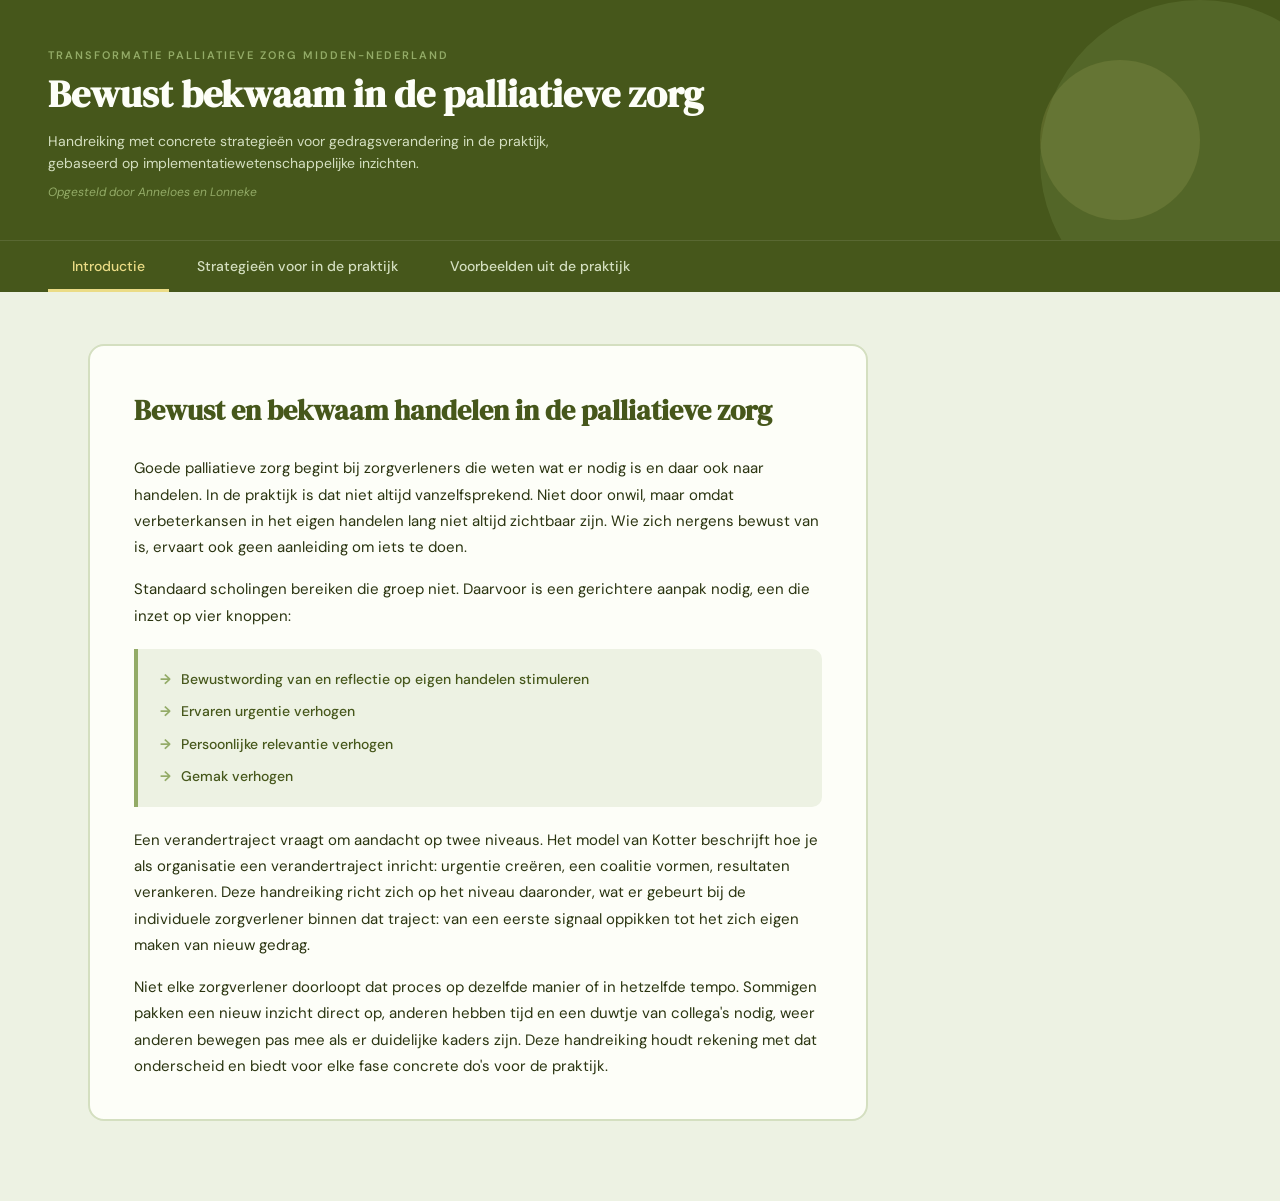
==== commit 9c5aef9a: "toevoegingen" ====
--- a/index.html
+++ b/index.html
@@ -12,6 +12,7 @@
   <div class="header-label">Transformatie Palliatieve Zorg Midden-Nederland</div>
   <h1>Bewust bekwaam in de palliatieve zorg</h1>
   <p class="header-sub">Handreiking met concrete strategieën voor gedragsverandering in de praktijk, gebaseerd op implementatiewetenschappelijke inzichten.</p>
+  <p class="header-authors">Opgesteld door Anneloes en Lonneke</p>
 </div>
 
 <div class="tabs-bar">
@@ -110,6 +111,10 @@
             <input type="text" id="vbInstelling" placeholder="Naam van de instelling">
           </div>
           <div class="vb-form-veld">
+            <label>E-mailadres <span class="vb-form-optioneel">(optioneel, voor contact)</span></label>
+            <input type="email" id="vbEmail" placeholder="uw.naam@instelling.nl">
+          </div>
+          <div class="vb-form-veld">
             <label>Type</label>
             <div class="vb-radio-groep">
               <label><input type="radio" name="vbType" value="inspirerend"> Inspirerend</label>
--- a/style.css
+++ b/style.css
@@ -26,6 +26,7 @@
 .header-label { font-size: 11px; font-weight: 600; letter-spacing: 2px; text-transform: uppercase; color: var(--groen-licht); margin-bottom: 10px; }
 .page-header h1 { font-family: 'DM Serif Display', serif; font-size: clamp(22px, 3.5vw, 38px); line-height: 1.2; color: var(--wit); max-width: 680px; }
 .header-sub { margin-top: 12px; font-size: 14px; color: var(--groen-pale); max-width: 560px; line-height: 1.6; }
+.header-authors { margin-top: 10px; font-size: 12px; color: var(--groen-licht); font-style: italic; }
 
 /* TABS */
 .tabs-bar { background: var(--groen-donker); padding: 0 48px; display: flex; gap: 4px; border-top: 1px solid rgba(255,255,255,0.1); }
@@ -161,8 +162,8 @@
 .vb-strategie-chip { display: inline-flex; align-items: center; gap: 8px; background: var(--oranje-pale); border: 1px solid var(--oranje-border); color: #8a3d14; font-size: 13px; padding: 6px 14px; border-radius: 30px; }
 .vb-chip-sluit { background: none; border: none; cursor: pointer; font-size: 13px; color: #8a3d14; padding: 0; line-height: 1; }
 
-.vb-strategie-link { background: none; border: none; color: var(--groen-mid); font-family: 'DM Sans', sans-serif; font-size: 11px; font-weight: 600; cursor: pointer; padding: 0 0 0 12px; letter-spacing: 0.5px; opacity: 0.8; transition: opacity 0.2s, color 0.2s; white-space: nowrap; }
-.vb-strategie-link:hover { opacity: 1; color: var(--groen-donker); }
+.vb-strategie-link { background: none; border: 1.5px solid var(--groen-mid); border-radius: 6px; color: var(--groen-mid); font-family: 'DM Sans', sans-serif; font-size: 11px; font-weight: 600; cursor: pointer; padding: 4px 10px; margin-left: 12px; letter-spacing: 0.5px; opacity: 0.85; transition: opacity 0.2s, color 0.2s, background 0.2s; white-space: nowrap; }
+.vb-strategie-link:hover { opacity: 1; color: var(--groen-donker); border-color: var(--groen-donker); background: rgba(0,0,0,0.04); }
 
 .vb-grid { display: grid; grid-template-columns: repeat(auto-fill, minmax(300px, 1fr)); gap: 16px; margin-bottom: 40px; }
 .vb-leeg { grid-column: 1 / -1; text-align: center; padding: 48px 24px; color: var(--grijs-mid); font-size: 15px; line-height: 1.7; }
@@ -179,7 +180,9 @@
 .vb-titel { font-family: 'DM Serif Display', serif; font-size: 16px; color: var(--groen-donker); line-height: 1.3; margin-bottom: 4px; }
 .vb-instelling { font-size: 12px; color: var(--grijs-mid); font-style: italic; margin-bottom: 12px; }
 .vb-beschrijving { font-size: 13px; color: var(--tekst); line-height: 1.6; margin-bottom: 12px; }
-.vb-kaart-fasen { display: flex; flex-wrap: wrap; gap: 5px; }
+.vb-kaart-fasen { display: flex; flex-wrap: wrap; gap: 5px; margin-bottom: 10px; }
+.vb-contact-btn { display: inline-block; padding: 6px 14px; background: var(--groen-donker); color: var(--wit); border-radius: 6px; text-decoration: none; font-size: 12px; font-weight: 600; transition: background 0.2s; }
+.vb-contact-btn:hover { background: var(--groen-mid); }
 
 /* INZENDFORMULIER */
 .vb-inzend-sectie { background: var(--wit); border: 2px solid var(--groen-pale); border-radius: 16px; padding: 28px 32px; margin-bottom: 40px; }
@@ -195,7 +198,7 @@
 .vb-form-breed { grid-column: 1 / -1; }
 .vb-form-veld label { font-size: 12px; font-weight: 700; letter-spacing: 1px; text-transform: uppercase; color: var(--groen-mid); }
 .vb-form-optioneel { font-weight: 400; letter-spacing: 0; text-transform: none; color: var(--grijs-mid); }
-.vb-form-veld input[type="text"], .vb-form-veld select, .vb-form-veld textarea { font-family: 'DM Sans', sans-serif; font-size: 14px; color: var(--tekst); background: var(--groen-xpale); border: 1.5px solid var(--groen-pale); border-radius: 8px; padding: 10px 13px; outline: none; transition: border-color 0.2s; resize: vertical; }
+.vb-form-veld input[type="text"], .vb-form-veld input[type="email"], .vb-form-veld select, .vb-form-veld textarea { font-family: 'DM Sans', sans-serif; font-size: 14px; color: var(--tekst); background: var(--groen-xpale); border: 1.5px solid var(--groen-pale); border-radius: 8px; padding: 10px 13px; outline: none; transition: border-color 0.2s; resize: vertical; }
 .vb-form-veld input:focus, .vb-form-veld select:focus, .vb-form-veld textarea:focus { border-color: var(--groen-licht); }
 .vb-radio-groep { display: flex; gap: 20px; padding: 10px 0; }
 .vb-radio-groep label { display: flex; align-items: center; gap: 7px; font-size: 14px; color: var(--tekst); cursor: pointer; }
@@ -224,3 +227,21 @@
   .vb-form-grid { grid-template-columns: 1fr; }
   .vb-inzend-header { flex-direction: column; align-items: flex-start; }
 }
+
+.vb-terug-knop {
+  display: inline-flex;
+  align-items: center;
+  gap: 6px;
+  margin-bottom: 14px;
+  padding: 8px 14px;
+  background: none;
+  border: 1.5px solid var(--groen-donker);
+  border-radius: 6px;
+  color: var(--groen-donker);
+  font-size: 0.9rem;
+  font-family: inherit;
+  cursor: pointer;
+}
+.vb-terug-knop:hover {
+  background: var(--groen-xpale);
+}
